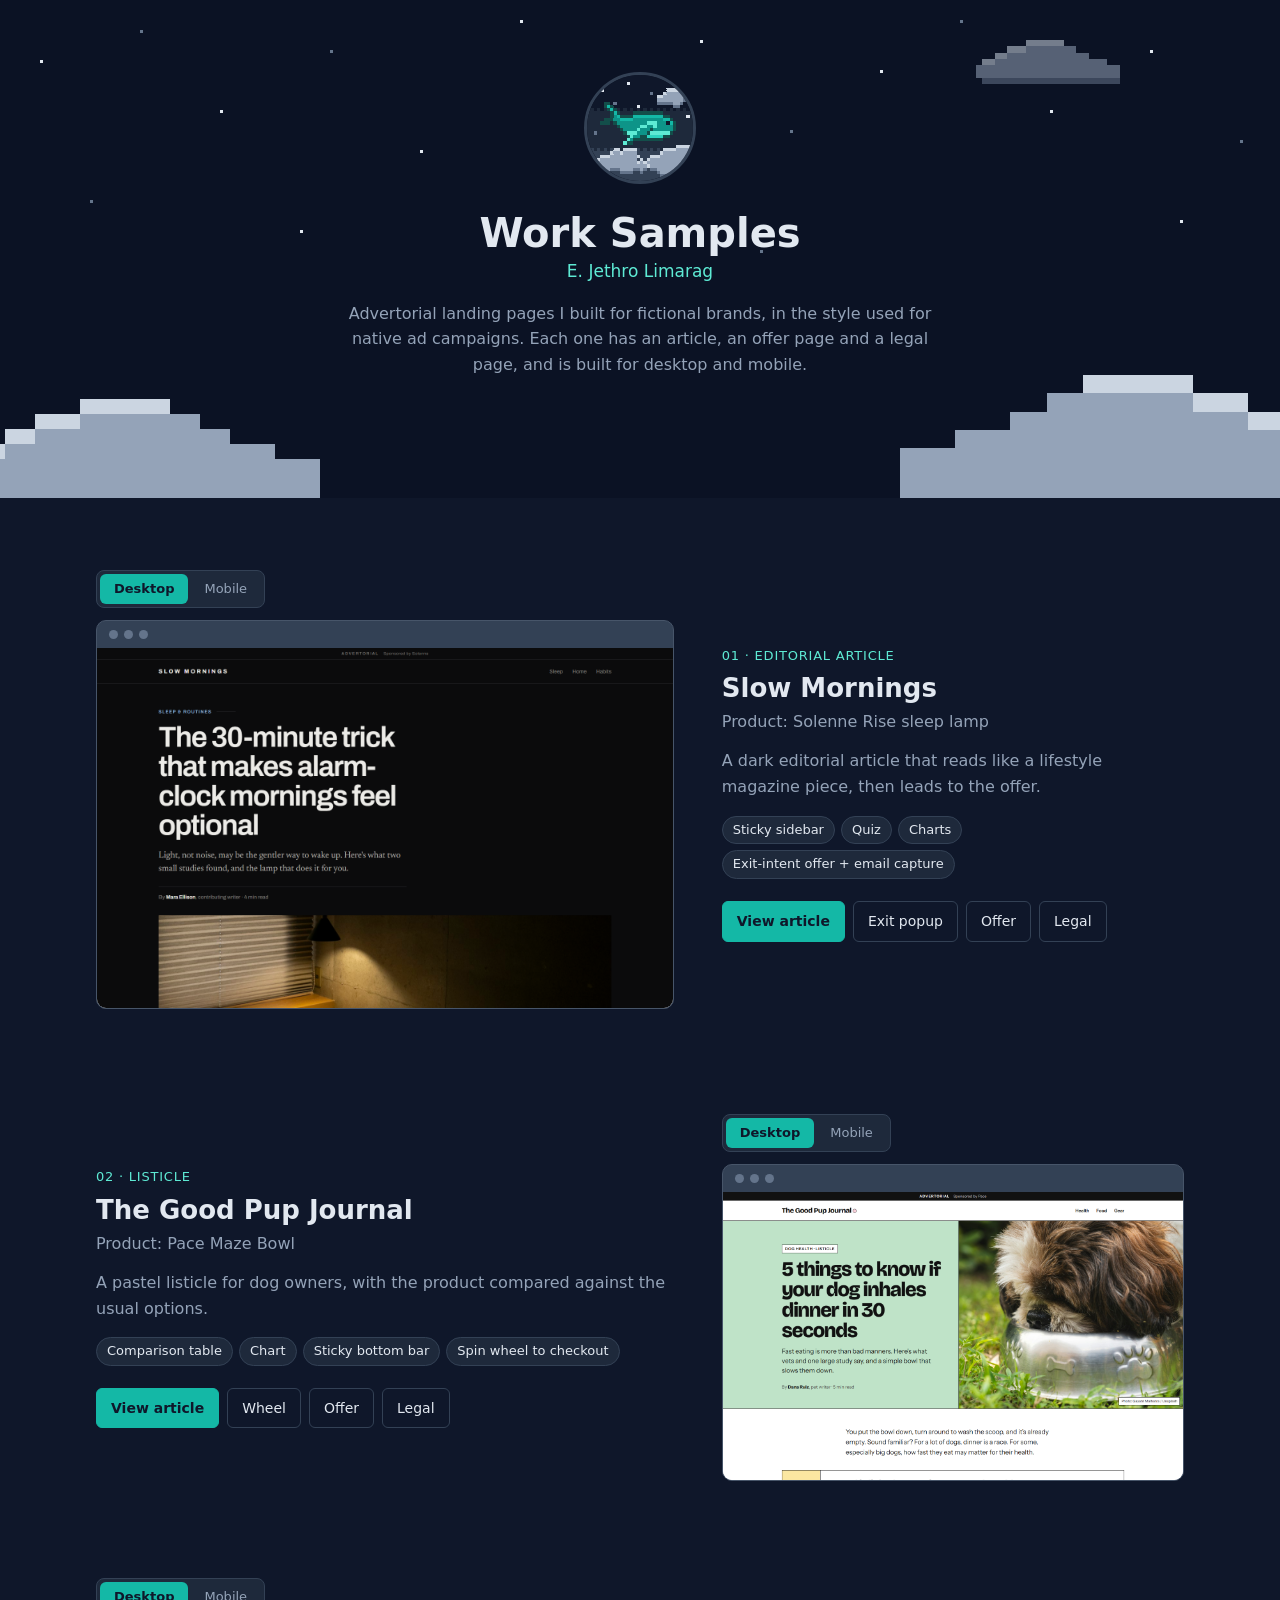
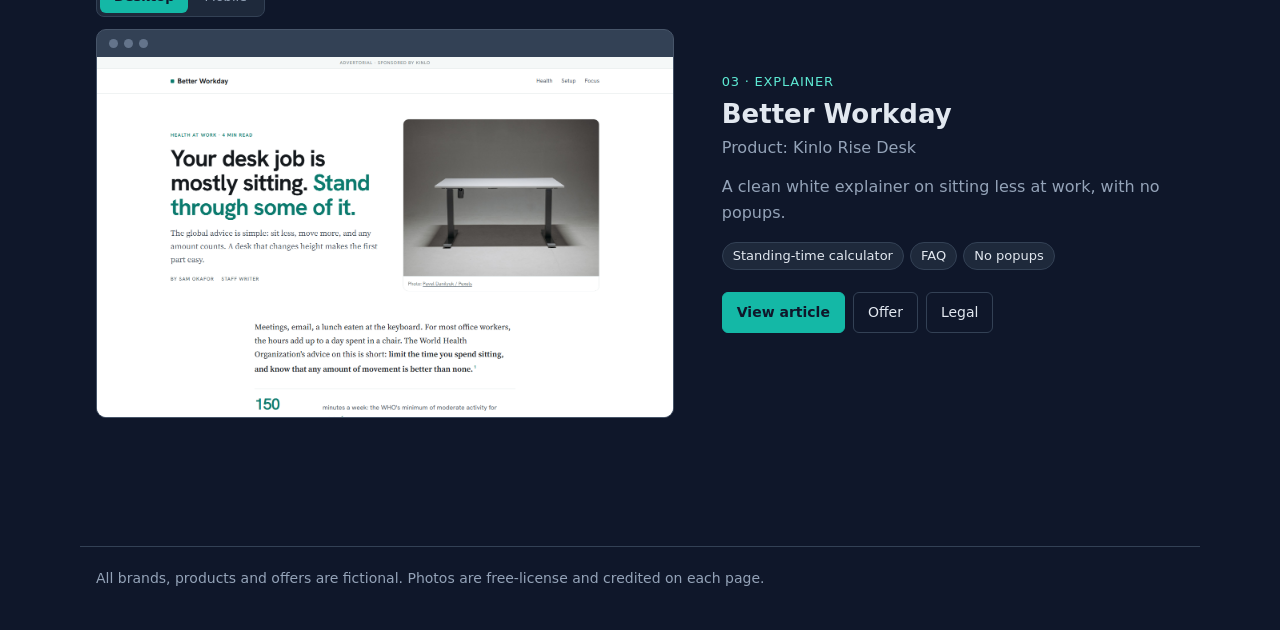
==== index.html @ d0e92766 "Add files via upload" ====
<!doctype html>
<html lang="en">
<head>
<meta charset="utf-8">
<meta name="viewport" content="width=device-width, initial-scale=1">
<title>Work Samples - E. Jethro Limarag</title>
<meta name="description" content="Advertorial landing page samples for fictional brands, built for native ad campaigns on desktop and mobile.">
<link rel="icon" href="Nubicetus_Avatar.png">
<style>
  :root {
    --night: #0b1224; --bg: #0f172a; --card: #1e293b; --line: #334155;
    --text: #e2e8f0; --muted: #94a3b8; --teal: #14b8a6; --teal-light: #5eead4;
    --cl: #cbd5e1; --cm: #94a3b8; --cd: #64748b;
  }
  * { box-sizing: border-box; }
  body { margin: 0; background: var(--bg); color: var(--text);
         font: 16px/1.6 system-ui, -apple-system, "Segoe UI", Arial, sans-serif; }
  a { color: inherit; }

  /* Hero: night sky */
  .hero { position: relative; overflow: hidden; background: var(--night); padding: 72px 16px 120px; text-align: center; }
  .stars { position: absolute; left: 0; top: 0; width: 3px; height: 3px; background: transparent;
    box-shadow: 40px 60px #e2e8f0, 140px 30px #64748b, 220px 110px #e2e8f0, 330px 50px #64748b, 420px 150px #e2e8f0,
      520px 20px #e2e8f0, 610px 90px #64748b, 700px 40px #e2e8f0, 790px 130px #64748b, 880px 70px #e2e8f0,
      960px 20px #64748b, 1050px 110px #e2e8f0, 1150px 50px #e2e8f0, 1240px 140px #64748b, 1330px 30px #e2e8f0,
      1420px 90px #64748b, 1510px 60px #e2e8f0, 90px 200px #64748b, 300px 230px #e2e8f0, 1180px 220px #e2e8f0,
      1380px 240px #64748b, 760px 250px #64748b, 1600px 160px #e2e8f0, 1700px 40px #64748b; }
  .hero img.avatar { width: 112px; height: 112px; border-radius: 50%; image-rendering: pixelated;
    border: 3px solid var(--line); position: relative; }
  .hero h1 { margin: 18px 0 2px; font-size: 40px; line-height: 1.15; position: relative; }
  .hero .name { margin: 0; color: var(--teal-light); font-size: 17px; position: relative; }
  .hero .intro { max-width: 600px; margin: 16px auto 0; color: var(--muted); position: relative; }
  .cloud { position: absolute; image-rendering: pixelated; }
  .cloud.c1 { left: -40px; bottom: -6px; width: 360px; }
  .cloud.c2 { right: -60px; bottom: -6px; width: 440px; }
  .cloud.c3 { right: 12%; top: 40px; width: 150px; opacity: .55; }

  /* Samples */
  .samples { max-width: 1120px; margin: 0 auto; padding: 72px 16px 24px; }
  .sample { display: grid; grid-template-columns: 1.25fr 1fr; gap: 48px; align-items: center; margin-bottom: 96px; }
  .sample:nth-child(even) .show { order: 2; }

  /* Desktop / Mobile switch: one view at a time, same box size so the page doesn't jump */
  .toggle { display: inline-flex; gap: 2px; padding: 3px; margin-bottom: 12px; background: var(--card); border: 1px solid var(--line); border-radius: 8px; }
  .toggle button { font: inherit; font-size: 13px; color: var(--muted); background: none; border: 0; border-radius: 6px; padding: 5px 14px; cursor: pointer; }
  .toggle button[aria-pressed="true"] { background: var(--teal); color: #0f172a; font-weight: 600; }
  .view { position: relative; aspect-ratio: 16 / 11; }
  .browser, .phone { position: absolute; top: 0; text-decoration: none; transition: opacity .25s; }
  .browser { left: 0; right: 0; background: var(--line); border-radius: 10px; overflow: hidden; border: 1px solid #475569; }
  .browser .bar { display: flex; gap: 6px; padding: 9px 12px; }
  .browser .bar i { width: 9px; height: 9px; border-radius: 50%; background: var(--cd); }
  .browser .screen { aspect-ratio: 16 / 10; overflow: hidden; background: #fff; }
  .phone { left: 50%; transform: translateX(-50%); height: 100%; aspect-ratio: 9 / 19; background: #020617;
    border-radius: 24px; padding: 7px; border: 1px solid #475569; }
  .phone .screen { width: 100%; height: 100%; border-radius: 17px; overflow: hidden; background: #fff; }
  .show img { width: 100%; height: 100%; object-fit: cover; object-position: top; display: block; }
  .show[data-view="desktop"] .phone, .show[data-view="mobile"] .browser { opacity: 0; pointer-events: none; }

  .info .tag { color: var(--teal-light); font-size: 13px; letter-spacing: .06em; text-transform: uppercase; margin: 0 0 6px; }
  .info h2 { margin: 0 0 4px; font-size: 26px; line-height: 1.25; }
  .info .brand { margin: 0 0 14px; color: var(--muted); }
  .info p.desc { margin: 0 0 16px; color: var(--muted); }
  .chips { display: flex; flex-wrap: wrap; gap: 6px; margin: 0 0 22px; padding: 0; list-style: none; }
  .chips li { font-size: 13px; padding: 3px 10px; border-radius: 999px; background: var(--card); border: 1px solid var(--line); color: var(--text); }
  .links { display: flex; flex-wrap: wrap; gap: 8px; }
  .links a { text-decoration: none; font-size: 14px; padding: 8px 14px; border: 1px solid var(--line); border-radius: 6px; }
  .links a:first-child { background: var(--teal); border-color: var(--teal); color: #0f172a; font-weight: 600; }
  .links a:hover { border-color: var(--teal-light); }

  footer { max-width: 1120px; margin: 0 auto; padding: 20px 16px 40px; border-top: 1px solid var(--line); color: var(--muted); font-size: 14px; }

  @media (max-width: 820px) {
    .hero { padding: 56px 16px 96px; }
    .hero h1 { font-size: 32px; }
    .cloud.c1 { width: 240px; } .cloud.c2 { width: 280px; } .cloud.c3 { display: none; }
    .samples { padding-top: 48px; }
    .sample { grid-template-columns: 1fr; gap: 24px; margin-bottom: 64px; }
    .sample:nth-child(even) .show { order: 0; }
  }
</style>
</head>
<body>

<header class="hero">
  <div class="stars"></div>
  <svg class="cloud c3" viewBox="0 0 24 7" shape-rendering="crispEdges" aria-hidden="true"><rect x="8" y="0" width="6" height="1" fill="#cbd5e1"/><rect x="5" y="1" width="3" height="1" fill="#cbd5e1"/><rect x="8" y="1" width="8" height="1" fill="#94a3b8"/><rect x="3" y="2" width="2" height="1" fill="#cbd5e1"/><rect x="5" y="2" width="13" height="1" fill="#94a3b8"/><rect x="1" y="3" width="2" height="1" fill="#cbd5e1"/><rect x="3" y="3" width="18" height="1" fill="#94a3b8"/><rect x="0" y="4" width="23" height="2" fill="#94a3b8"/><rect x="1" y="6" width="22" height="1" fill="#64748b"/></svg>
  <img class="avatar" src="Nubicetus_Avatar.png" alt="Pixel art whale flying over clouds">
  <h1>Work Samples</h1>
  <p class="name">E. Jethro Limarag</p>
  <p class="intro">Advertorial landing pages I built for fictional brands, in the style used for native ad campaigns. Each one has an article, an offer page and a legal page, and is built for desktop and mobile.</p>
  <svg class="cloud c1" viewBox="0 0 24 7" shape-rendering="crispEdges" aria-hidden="true"><rect x="8" y="0" width="6" height="1" fill="#cbd5e1"/><rect x="5" y="1" width="3" height="1" fill="#cbd5e1"/><rect x="8" y="1" width="8" height="1" fill="#94a3b8"/><rect x="3" y="2" width="2" height="1" fill="#cbd5e1"/><rect x="5" y="2" width="13" height="1" fill="#94a3b8"/><rect x="1" y="3" width="2" height="1" fill="#cbd5e1"/><rect x="3" y="3" width="18" height="1" fill="#94a3b8"/><rect x="0" y="4" width="24" height="3" fill="#94a3b8"/></svg>
  <svg class="cloud c2" viewBox="0 0 24 7" shape-rendering="crispEdges" aria-hidden="true"><rect x="10" y="0" width="6" height="1" fill="#cbd5e1"/><rect x="16" y="1" width="3" height="1" fill="#cbd5e1"/><rect x="8" y="1" width="8" height="1" fill="#94a3b8"/><rect x="19" y="2" width="2" height="1" fill="#cbd5e1"/><rect x="6" y="2" width="13" height="1" fill="#94a3b8"/><rect x="21" y="3" width="2" height="1" fill="#cbd5e1"/><rect x="3" y="3" width="18" height="1" fill="#94a3b8"/><rect x="0" y="4" width="24" height="3" fill="#94a3b8"/></svg>
</header>

<main class="samples">
  <section class="sample">
    <div class="show" data-view="desktop">
      <div class="toggle" role="group" aria-label="Screen size"><button type="button" data-v="desktop" aria-pressed="true">Desktop</button><button type="button" data-v="mobile" aria-pressed="false">Mobile</button></div>
      <div class="view"><a class="browser" href="01_Sleep_Lamp/" aria-label="Open the Slow Mornings article"><div class="bar"><i></i><i></i><i></i></div><div class="screen"><img src="01_Sleep_Lamp/Screenshots/Desktop-Article.png" alt="Slow Mornings article on desktop" loading="lazy"></div></a>
      <a class="phone" href="01_Sleep_Lamp/" tabindex="-1"><div class="screen"><img src="01_Sleep_Lamp/Screenshots/Mobile-Article.png" alt="Slow Mornings article on mobile" loading="lazy"></div></a></div>
    </div>
    <div class="info">
      <p class="tag">01 · Editorial article</p>
      <h2>Slow Mornings</h2>
      <p class="brand">Product: Solenne Rise sleep lamp</p>
      <p class="desc">A dark editorial article that reads like a lifestyle magazine piece, then leads to the offer.</p>
      <ul class="chips"><li>Sticky sidebar</li><li>Quiz</li><li>Charts</li><li>Exit-intent offer + email capture</li></ul>
      <div class="links"><a href="01_Sleep_Lamp/">View article</a><a href="01_Sleep_Lamp/index.html#exit">Exit popup</a><a href="01_Sleep_Lamp/Offer.html">Offer</a><a href="01_Sleep_Lamp/Legal.html">Legal</a></div>
    </div>
  </section>

  <section class="sample">
    <div class="show" data-view="desktop">
      <div class="toggle" role="group" aria-label="Screen size"><button type="button" data-v="desktop" aria-pressed="true">Desktop</button><button type="button" data-v="mobile" aria-pressed="false">Mobile</button></div>
      <div class="view"><a class="browser" href="02_Dog_Bowl/" aria-label="Open The Good Pup Journal article"><div class="bar"><i></i><i></i><i></i></div><div class="screen"><img src="02_Dog_Bowl/Screenshots/Desktop-Article.png" alt="The Good Pup Journal article on desktop" loading="lazy"></div></a>
      <a class="phone" href="02_Dog_Bowl/" tabindex="-1"><div class="screen"><img src="02_Dog_Bowl/Screenshots/Mobile-Article.png" alt="The Good Pup Journal article on mobile" loading="lazy"></div></a></div>
    </div>
    <div class="info">
      <p class="tag">02 · Listicle</p>
      <h2>The Good Pup Journal</h2>
      <p class="brand">Product: Pace Maze Bowl</p>
      <p class="desc">A pastel listicle for dog owners, with the product compared against the usual options.</p>
      <ul class="chips"><li>Comparison table</li><li>Chart</li><li>Sticky bottom bar</li><li>Spin wheel to checkout</li></ul>
      <div class="links"><a href="02_Dog_Bowl/">View article</a><a href="02_Dog_Bowl/index.html#spin">Wheel</a><a href="02_Dog_Bowl/Offer.html">Offer</a><a href="02_Dog_Bowl/Legal.html">Legal</a></div>
    </div>
  </section>

  <section class="sample">
    <div class="show" data-view="desktop">
      <div class="toggle" role="group" aria-label="Screen size"><button type="button" data-v="desktop" aria-pressed="true">Desktop</button><button type="button" data-v="mobile" aria-pressed="false">Mobile</button></div>
      <div class="view"><a class="browser" href="03_Standing_Desk/" aria-label="Open the Better Workday article"><div class="bar"><i></i><i></i><i></i></div><div class="screen"><img src="03_Standing_Desk/Screenshots/Desktop-Article.png" alt="Better Workday article on desktop" loading="lazy"></div></a>
      <a class="phone" href="03_Standing_Desk/" tabindex="-1"><div class="screen"><img src="03_Standing_Desk/Screenshots/Mobile-Article.png" alt="Better Workday article on mobile" loading="lazy"></div></a></div>
    </div>
    <div class="info">
      <p class="tag">03 · Explainer</p>
      <h2>Better Workday</h2>
      <p class="brand">Product: Kinlo Rise Desk</p>
      <p class="desc">A clean white explainer on sitting less at work, with no popups.</p>
      <ul class="chips"><li>Standing-time calculator</li><li>FAQ</li><li>No popups</li></ul>
      <div class="links"><a href="03_Standing_Desk/">View article</a><a href="03_Standing_Desk/Offer.html">Offer</a><a href="03_Standing_Desk/Legal.html">Legal</a></div>
    </div>
  </section>
</main>

<footer>All brands, products and offers are fictional. Photos are free-license and credited on each page.</footer>
<script>
  document.querySelectorAll('.show').forEach(function (show) {
    show.querySelectorAll('.toggle button').forEach(function (b) {
      b.addEventListener('click', function () {
        show.dataset.view = b.dataset.v;
        show.querySelectorAll('.toggle button').forEach(function (x) { x.setAttribute('aria-pressed', String(x === b)); });
      });
    });
  });
</script>
</body>
</html>
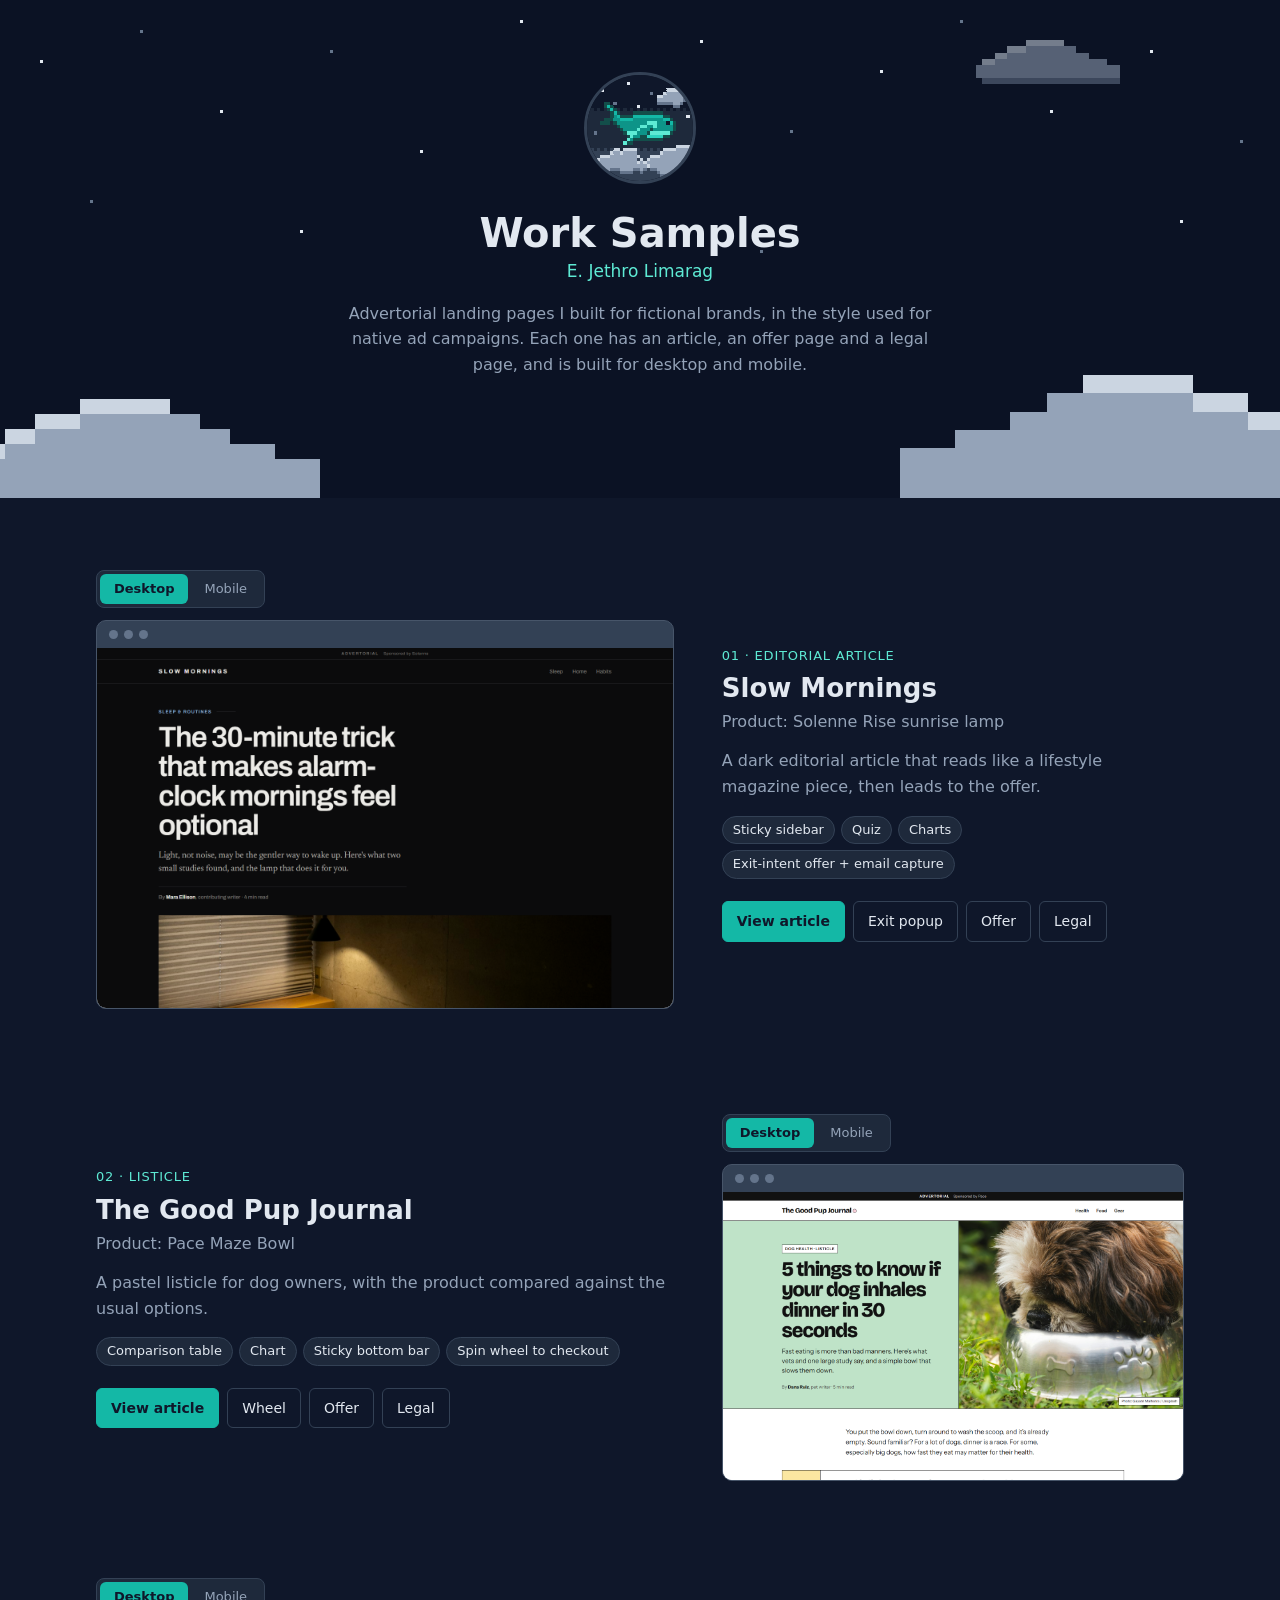
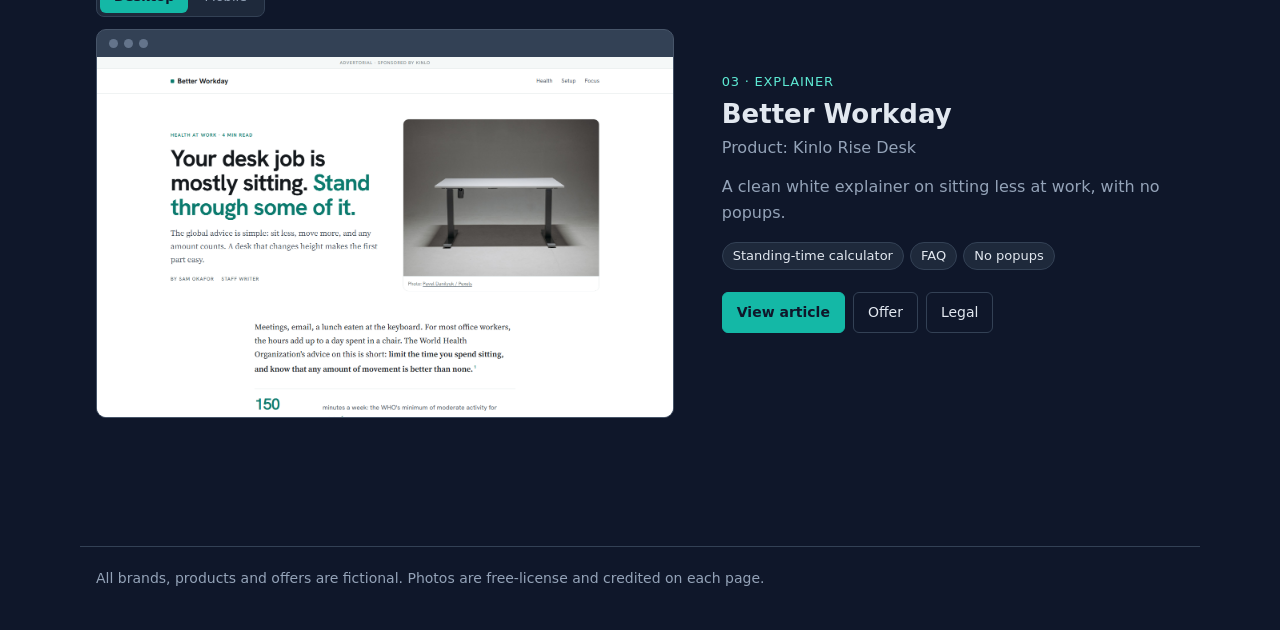
==== commit 97ebfc75: "Add files via upload" ====
--- a/index.html
+++ b/index.html
@@ -45,7 +45,7 @@
   .toggle button { font: inherit; font-size: 13px; color: var(--muted); background: none; border: 0; border-radius: 6px; padding: 5px 14px; cursor: pointer; }
   .toggle button[aria-pressed="true"] { background: var(--teal); color: #0f172a; font-weight: 600; }
   .view { position: relative; aspect-ratio: 16 / 11; }
-  .browser, .phone { position: absolute; top: 0; text-decoration: none; transition: opacity .25s; }
+  .browser, .phone { position: absolute; top: 0; text-decoration: none; transition: opacity .25s, visibility .25s; }
   .browser { left: 0; right: 0; background: var(--line); border-radius: 10px; overflow: hidden; border: 1px solid #475569; }
   .browser .bar { display: flex; gap: 6px; padding: 9px 12px; }
   .browser .bar i { width: 9px; height: 9px; border-radius: 50%; background: var(--cd); }
@@ -54,7 +54,7 @@
     border-radius: 24px; padding: 7px; border: 1px solid #475569; }
   .phone .screen { width: 100%; height: 100%; border-radius: 17px; overflow: hidden; background: #fff; }
   .show img { width: 100%; height: 100%; object-fit: cover; object-position: top; display: block; }
-  .show[data-view="desktop"] .phone, .show[data-view="mobile"] .browser { opacity: 0; pointer-events: none; }
+  .show[data-view="desktop"] .phone, .show[data-view="mobile"] .browser { opacity: 0; visibility: hidden; pointer-events: none; }
 
   .info .tag { color: var(--teal-light); font-size: 13px; letter-spacing: .06em; text-transform: uppercase; margin: 0 0 6px; }
   .info h2 { margin: 0 0 4px; font-size: 26px; line-height: 1.25; }
@@ -97,12 +97,12 @@
     <div class="show" data-view="desktop">
       <div class="toggle" role="group" aria-label="Screen size"><button type="button" data-v="desktop" aria-pressed="true">Desktop</button><button type="button" data-v="mobile" aria-pressed="false">Mobile</button></div>
       <div class="view"><a class="browser" href="01_Sleep_Lamp/" aria-label="Open the Slow Mornings article"><div class="bar"><i></i><i></i><i></i></div><div class="screen"><img src="01_Sleep_Lamp/Screenshots/Desktop-Article.png" alt="Slow Mornings article on desktop" loading="lazy"></div></a>
-      <a class="phone" href="01_Sleep_Lamp/" tabindex="-1"><div class="screen"><img src="01_Sleep_Lamp/Screenshots/Mobile-Article.png" alt="Slow Mornings article on mobile" loading="lazy"></div></a></div>
+      <a class="phone" href="01_Sleep_Lamp/"><div class="screen"><img src="01_Sleep_Lamp/Screenshots/Mobile-Article.png" alt="Slow Mornings article on mobile" loading="lazy"></div></a></div>
     </div>
     <div class="info">
       <p class="tag">01 · Editorial article</p>
       <h2>Slow Mornings</h2>
-      <p class="brand">Product: Solenne Rise sleep lamp</p>
+      <p class="brand">Product: Solenne Rise sunrise lamp</p>
       <p class="desc">A dark editorial article that reads like a lifestyle magazine piece, then leads to the offer.</p>
       <ul class="chips"><li>Sticky sidebar</li><li>Quiz</li><li>Charts</li><li>Exit-intent offer + email capture</li></ul>
       <div class="links"><a href="01_Sleep_Lamp/">View article</a><a href="01_Sleep_Lamp/index.html#exit">Exit popup</a><a href="01_Sleep_Lamp/Offer.html">Offer</a><a href="01_Sleep_Lamp/Legal.html">Legal</a></div>
@@ -113,7 +113,7 @@
     <div class="show" data-view="desktop">
       <div class="toggle" role="group" aria-label="Screen size"><button type="button" data-v="desktop" aria-pressed="true">Desktop</button><button type="button" data-v="mobile" aria-pressed="false">Mobile</button></div>
       <div class="view"><a class="browser" href="02_Dog_Bowl/" aria-label="Open The Good Pup Journal article"><div class="bar"><i></i><i></i><i></i></div><div class="screen"><img src="02_Dog_Bowl/Screenshots/Desktop-Article.png" alt="The Good Pup Journal article on desktop" loading="lazy"></div></a>
-      <a class="phone" href="02_Dog_Bowl/" tabindex="-1"><div class="screen"><img src="02_Dog_Bowl/Screenshots/Mobile-Article.png" alt="The Good Pup Journal article on mobile" loading="lazy"></div></a></div>
+      <a class="phone" href="02_Dog_Bowl/"><div class="screen"><img src="02_Dog_Bowl/Screenshots/Mobile-Article.png" alt="The Good Pup Journal article on mobile" loading="lazy"></div></a></div>
     </div>
     <div class="info">
       <p class="tag">02 · Listicle</p>
@@ -129,7 +129,7 @@
     <div class="show" data-view="desktop">
       <div class="toggle" role="group" aria-label="Screen size"><button type="button" data-v="desktop" aria-pressed="true">Desktop</button><button type="button" data-v="mobile" aria-pressed="false">Mobile</button></div>
       <div class="view"><a class="browser" href="03_Standing_Desk/" aria-label="Open the Better Workday article"><div class="bar"><i></i><i></i><i></i></div><div class="screen"><img src="03_Standing_Desk/Screenshots/Desktop-Article.png" alt="Better Workday article on desktop" loading="lazy"></div></a>
-      <a class="phone" href="03_Standing_Desk/" tabindex="-1"><div class="screen"><img src="03_Standing_Desk/Screenshots/Mobile-Article.png" alt="Better Workday article on mobile" loading="lazy"></div></a></div>
+      <a class="phone" href="03_Standing_Desk/"><div class="screen"><img src="03_Standing_Desk/Screenshots/Mobile-Article.png" alt="Better Workday article on mobile" loading="lazy"></div></a></div>
     </div>
     <div class="info">
       <p class="tag">03 · Explainer</p>
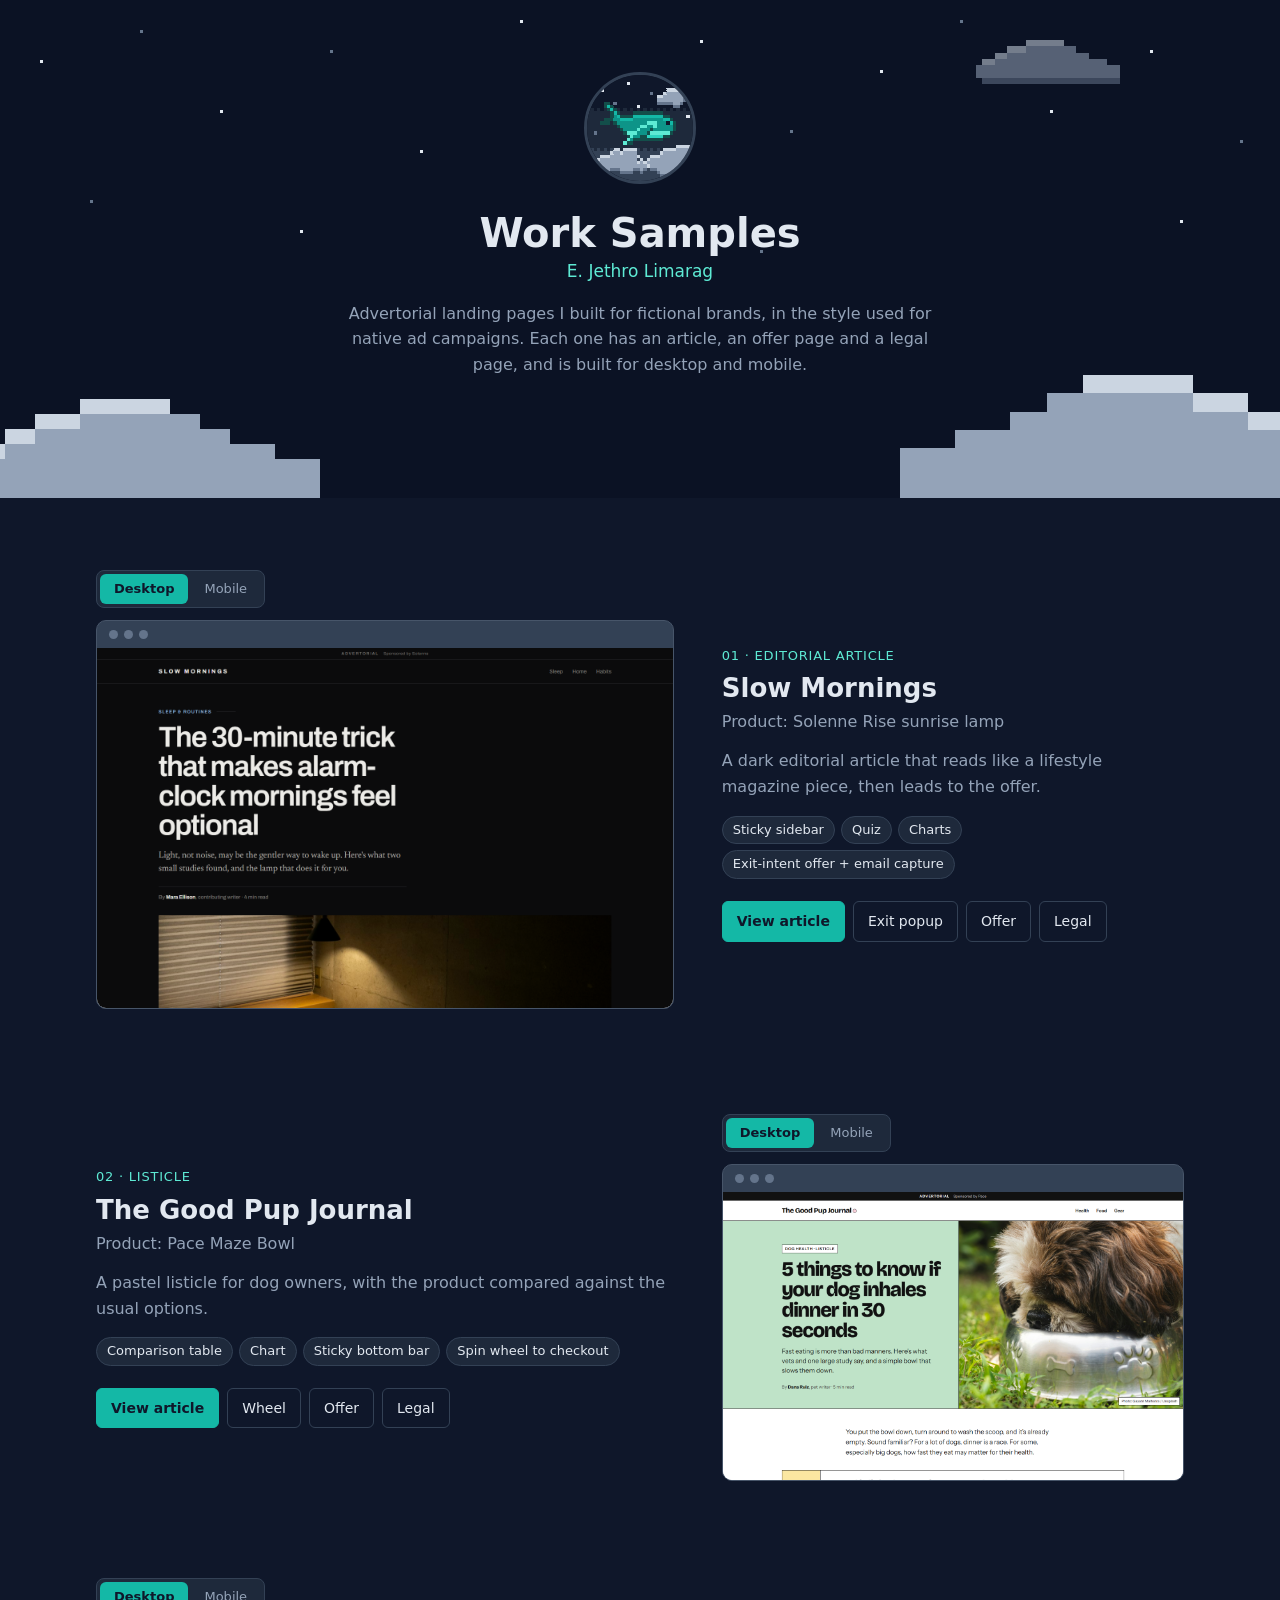
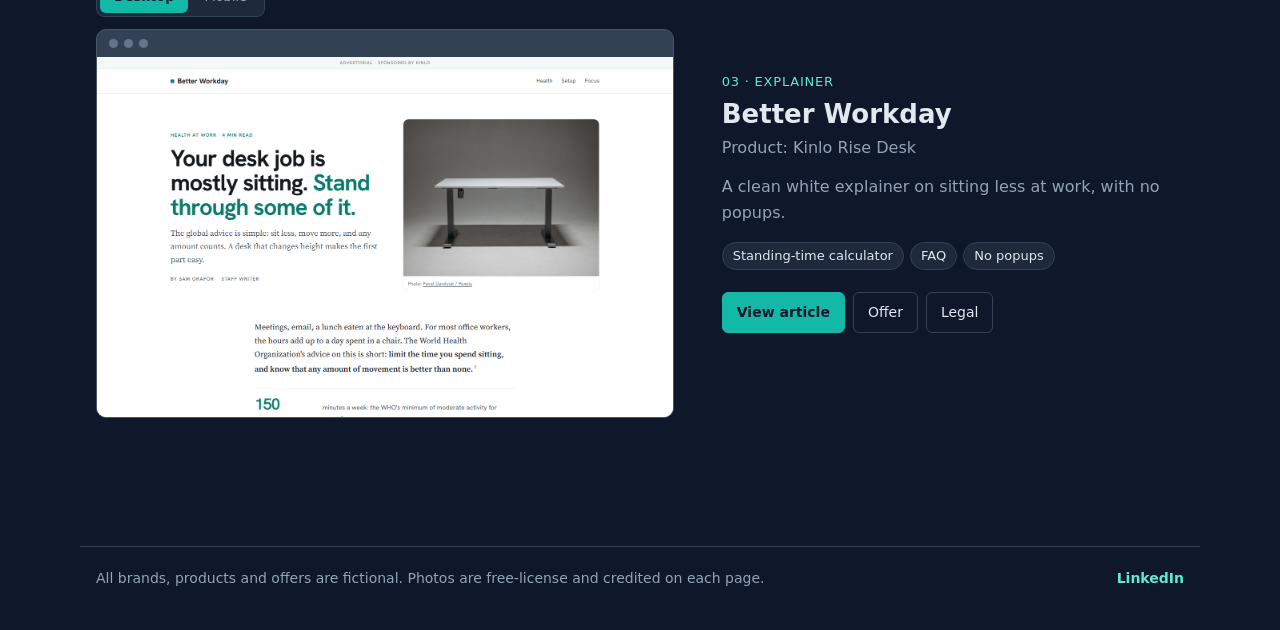
==== commit a59aaa09: "Add files via upload" ====
--- a/index.html
+++ b/index.html
@@ -67,7 +67,9 @@
   .links a:first-child { background: var(--teal); border-color: var(--teal); color: #0f172a; font-weight: 600; }
   .links a:hover { border-color: var(--teal-light); }
 
-  footer { max-width: 1120px; margin: 0 auto; padding: 20px 16px 40px; border-top: 1px solid var(--line); color: var(--muted); font-size: 14px; }
+  footer { max-width: 1120px; margin: 0 auto; padding: 20px 16px 40px; border-top: 1px solid var(--line); color: var(--muted); font-size: 14px; display: flex; justify-content: space-between; align-items: center; gap: 8px 24px; flex-wrap: wrap; }
+  footer a { color: var(--teal-light); font-weight: 600; text-decoration: none; }
+  footer a:hover, footer a:focus-visible { text-decoration: underline; }
 
   @media (max-width: 820px) {
     .hero { padding: 56px 16px 96px; }
@@ -142,7 +144,7 @@
   </section>
 </main>
 
-<footer>All brands, products and offers are fictional. Photos are free-license and credited on each page.</footer>
+<footer><span>All brands, products and offers are fictional. Photos are free-license and credited on each page.</span><a href="https://www.linkedin.com/in/ejlimarag" target="_blank" rel="noopener">LinkedIn</a></footer>
 <script>
   document.querySelectorAll('.show').forEach(function (show) {
     show.querySelectorAll('.toggle button').forEach(function (b) {
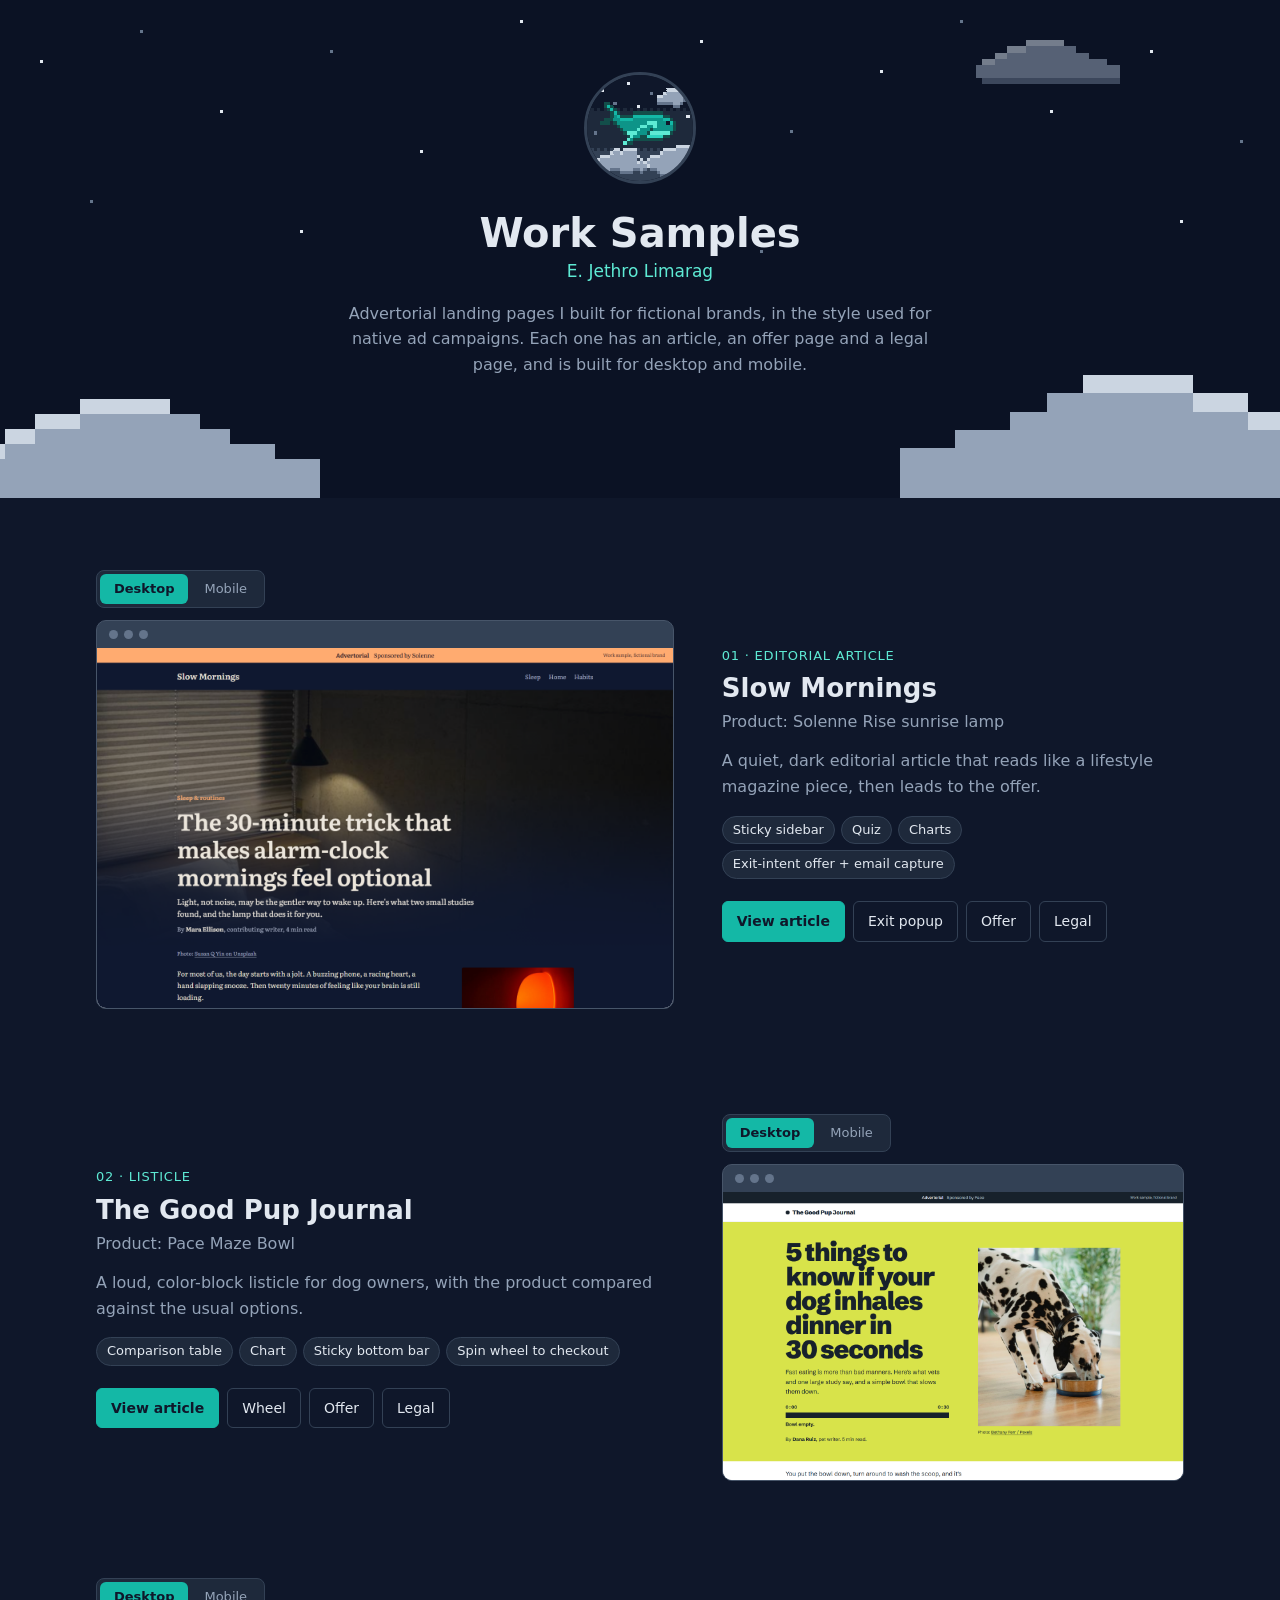
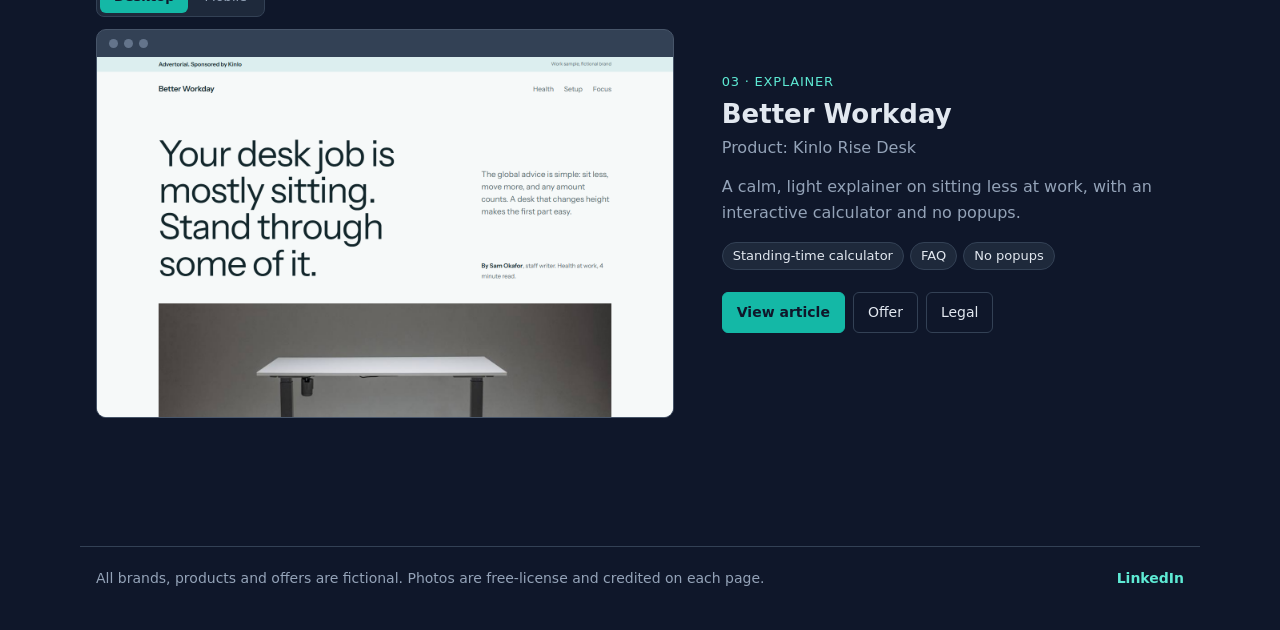
==== commit 2d06fff1: "Add files via upload" ====
--- a/index.html
+++ b/index.html
@@ -105,7 +105,7 @@
       <p class="tag">01 · Editorial article</p>
       <h2>Slow Mornings</h2>
       <p class="brand">Product: Solenne Rise sunrise lamp</p>
-      <p class="desc">A dark editorial article that reads like a lifestyle magazine piece, then leads to the offer.</p>
+      <p class="desc">A quiet, dark editorial article that reads like a lifestyle magazine piece, then leads to the offer.</p>
       <ul class="chips"><li>Sticky sidebar</li><li>Quiz</li><li>Charts</li><li>Exit-intent offer + email capture</li></ul>
       <div class="links"><a href="01_Sleep_Lamp/">View article</a><a href="01_Sleep_Lamp/index.html#exit">Exit popup</a><a href="01_Sleep_Lamp/Offer.html">Offer</a><a href="01_Sleep_Lamp/Legal.html">Legal</a></div>
     </div>
@@ -121,7 +121,7 @@
       <p class="tag">02 · Listicle</p>
       <h2>The Good Pup Journal</h2>
       <p class="brand">Product: Pace Maze Bowl</p>
-      <p class="desc">A pastel listicle for dog owners, with the product compared against the usual options.</p>
+      <p class="desc">A loud, color-block listicle for dog owners, with the product compared against the usual options.</p>
       <ul class="chips"><li>Comparison table</li><li>Chart</li><li>Sticky bottom bar</li><li>Spin wheel to checkout</li></ul>
       <div class="links"><a href="02_Dog_Bowl/">View article</a><a href="02_Dog_Bowl/index.html#spin">Wheel</a><a href="02_Dog_Bowl/Offer.html">Offer</a><a href="02_Dog_Bowl/Legal.html">Legal</a></div>
     </div>
@@ -137,7 +137,7 @@
       <p class="tag">03 · Explainer</p>
       <h2>Better Workday</h2>
       <p class="brand">Product: Kinlo Rise Desk</p>
-      <p class="desc">A clean white explainer on sitting less at work, with no popups.</p>
+      <p class="desc">A calm, light explainer on sitting less at work, with an interactive calculator and no popups.</p>
       <ul class="chips"><li>Standing-time calculator</li><li>FAQ</li><li>No popups</li></ul>
       <div class="links"><a href="03_Standing_Desk/">View article</a><a href="03_Standing_Desk/Offer.html">Offer</a><a href="03_Standing_Desk/Legal.html">Legal</a></div>
     </div>
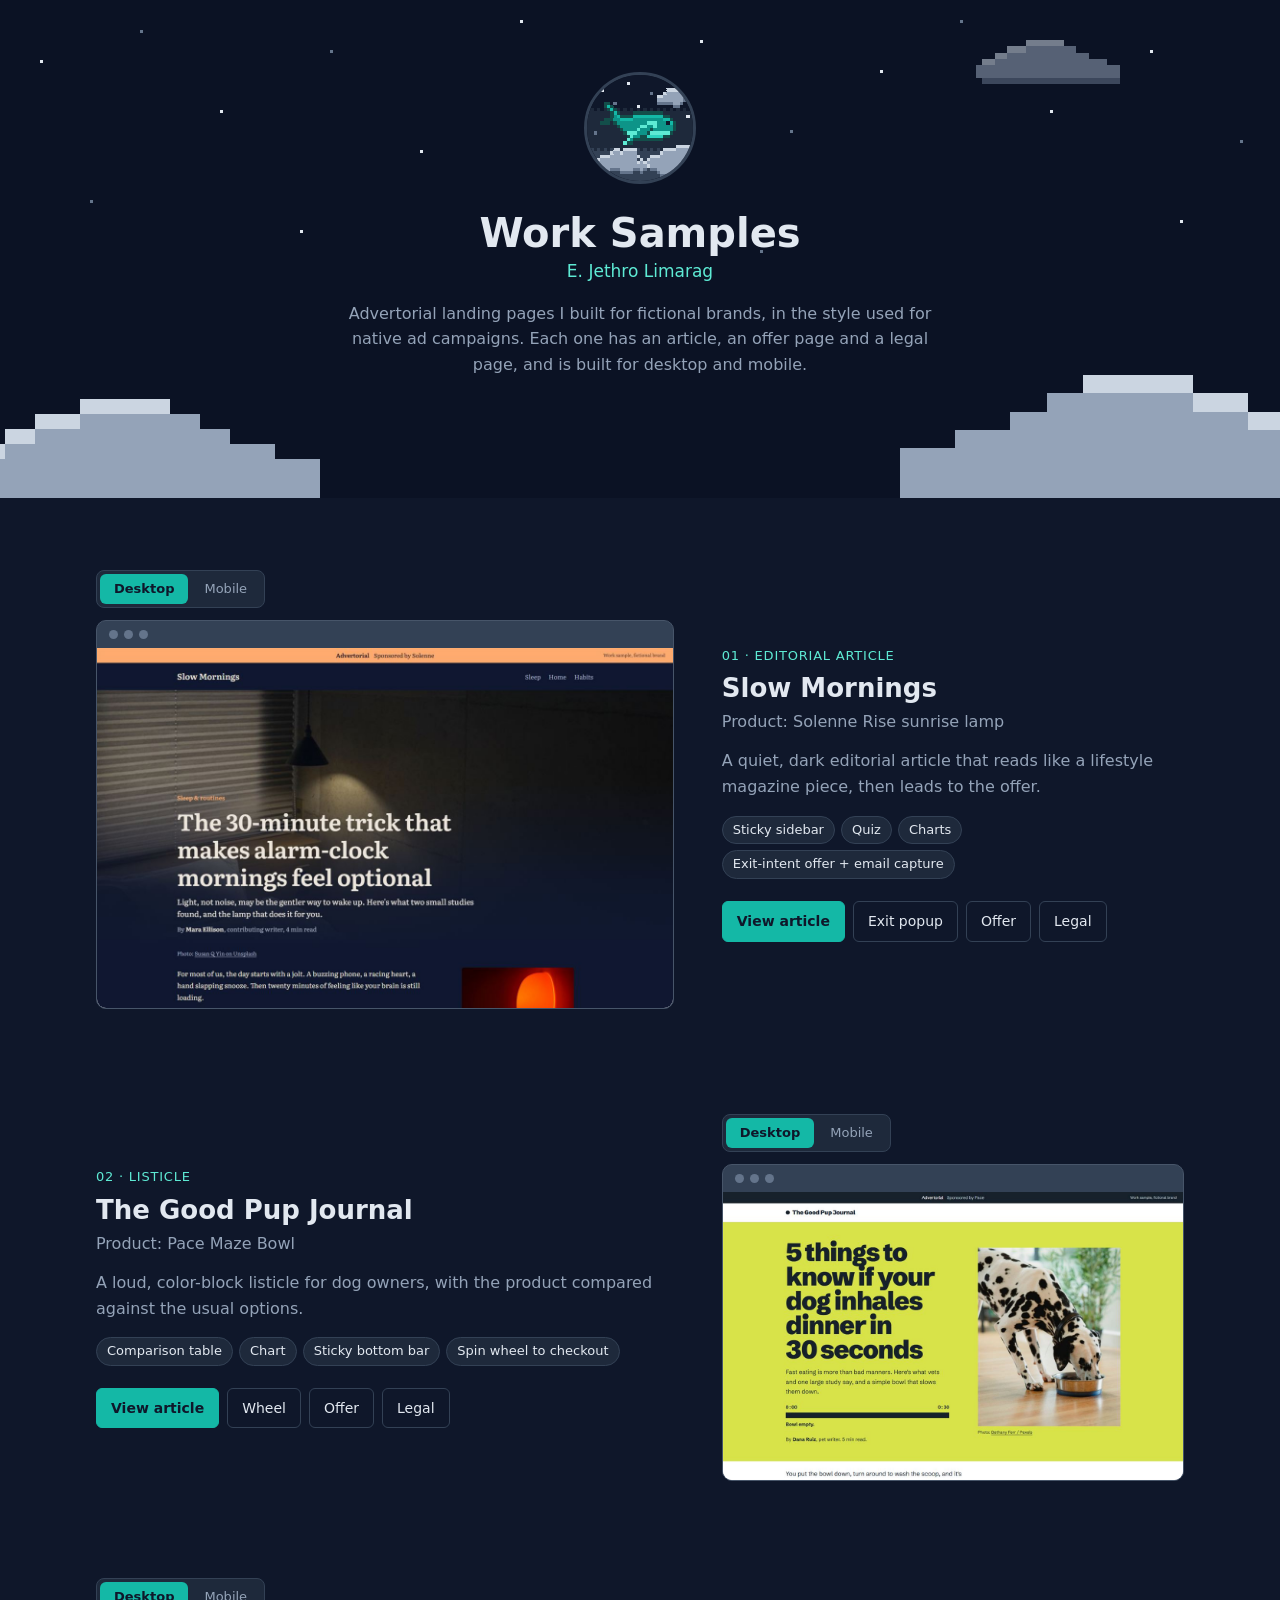
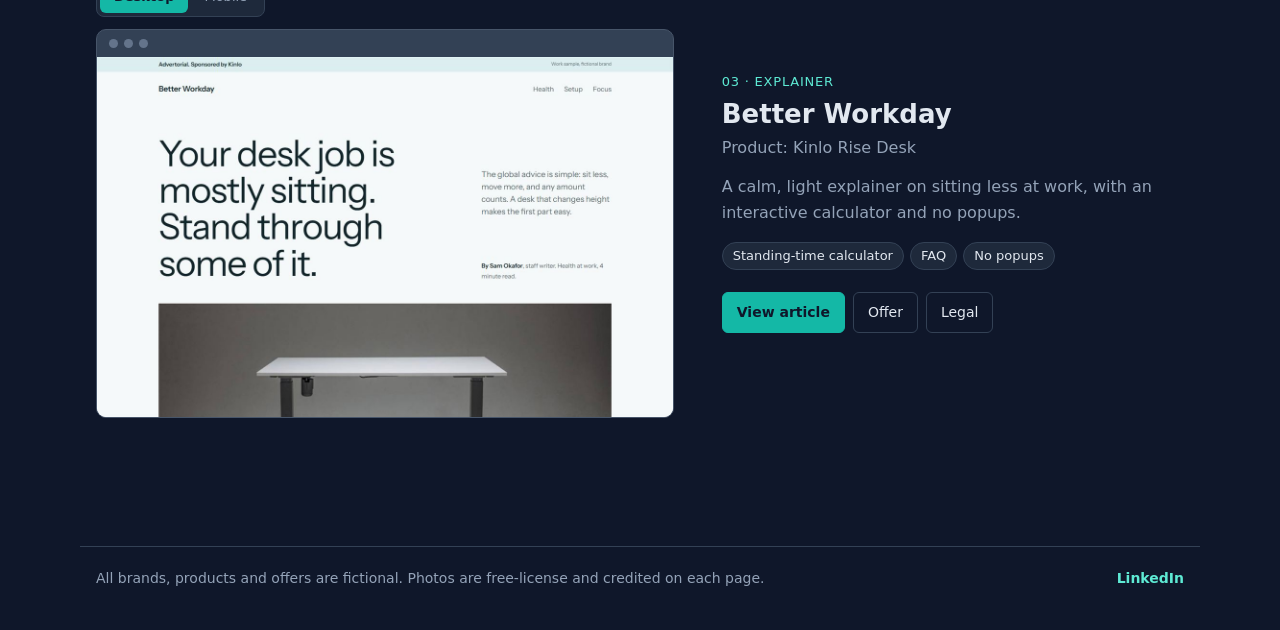
==== commit 41087a7e: "Add files via upload" ====
--- a/index.html
+++ b/index.html
@@ -98,8 +98,8 @@
   <section class="sample">
     <div class="show" data-view="desktop">
       <div class="toggle" role="group" aria-label="Screen size"><button type="button" data-v="desktop" aria-pressed="true">Desktop</button><button type="button" data-v="mobile" aria-pressed="false">Mobile</button></div>
-      <div class="view"><a class="browser" href="01_Sleep_Lamp/" aria-label="Open the Slow Mornings article"><div class="bar"><i></i><i></i><i></i></div><div class="screen"><img src="01_Sleep_Lamp/Screenshots/Desktop-Article.png" alt="Slow Mornings article on desktop" loading="lazy"></div></a>
-      <a class="phone" href="01_Sleep_Lamp/"><div class="screen"><img src="01_Sleep_Lamp/Screenshots/Mobile-Article.png" alt="Slow Mornings article on mobile" loading="lazy"></div></a></div>
+      <div class="view"><a class="browser" href="01_Sleep_Lamp/" aria-label="Open the Slow Mornings article"><div class="bar"><i></i><i></i><i></i></div><div class="screen"><img src="01_Sleep_Lamp/Screenshots/Desktop-Article.jpg" alt="Slow Mornings article on desktop" loading="lazy"></div></a>
+      <a class="phone" href="01_Sleep_Lamp/"><div class="screen"><img src="01_Sleep_Lamp/Screenshots/Mobile-Article.jpg" alt="Slow Mornings article on mobile" loading="lazy"></div></a></div>
     </div>
     <div class="info">
       <p class="tag">01 · Editorial article</p>
@@ -114,8 +114,8 @@
   <section class="sample">
     <div class="show" data-view="desktop">
       <div class="toggle" role="group" aria-label="Screen size"><button type="button" data-v="desktop" aria-pressed="true">Desktop</button><button type="button" data-v="mobile" aria-pressed="false">Mobile</button></div>
-      <div class="view"><a class="browser" href="02_Dog_Bowl/" aria-label="Open The Good Pup Journal article"><div class="bar"><i></i><i></i><i></i></div><div class="screen"><img src="02_Dog_Bowl/Screenshots/Desktop-Article.png" alt="The Good Pup Journal article on desktop" loading="lazy"></div></a>
-      <a class="phone" href="02_Dog_Bowl/"><div class="screen"><img src="02_Dog_Bowl/Screenshots/Mobile-Article.png" alt="The Good Pup Journal article on mobile" loading="lazy"></div></a></div>
+      <div class="view"><a class="browser" href="02_Dog_Bowl/" aria-label="Open The Good Pup Journal article"><div class="bar"><i></i><i></i><i></i></div><div class="screen"><img src="02_Dog_Bowl/Screenshots/Desktop-Article.jpg" alt="The Good Pup Journal article on desktop" loading="lazy"></div></a>
+      <a class="phone" href="02_Dog_Bowl/"><div class="screen"><img src="02_Dog_Bowl/Screenshots/Mobile-Article.jpg" alt="The Good Pup Journal article on mobile" loading="lazy"></div></a></div>
     </div>
     <div class="info">
       <p class="tag">02 · Listicle</p>
@@ -130,8 +130,8 @@
   <section class="sample">
     <div class="show" data-view="desktop">
       <div class="toggle" role="group" aria-label="Screen size"><button type="button" data-v="desktop" aria-pressed="true">Desktop</button><button type="button" data-v="mobile" aria-pressed="false">Mobile</button></div>
-      <div class="view"><a class="browser" href="03_Standing_Desk/" aria-label="Open the Better Workday article"><div class="bar"><i></i><i></i><i></i></div><div class="screen"><img src="03_Standing_Desk/Screenshots/Desktop-Article.png" alt="Better Workday article on desktop" loading="lazy"></div></a>
-      <a class="phone" href="03_Standing_Desk/"><div class="screen"><img src="03_Standing_Desk/Screenshots/Mobile-Article.png" alt="Better Workday article on mobile" loading="lazy"></div></a></div>
+      <div class="view"><a class="browser" href="03_Standing_Desk/" aria-label="Open the Better Workday article"><div class="bar"><i></i><i></i><i></i></div><div class="screen"><img src="03_Standing_Desk/Screenshots/Desktop-Article.jpg" alt="Better Workday article on desktop" loading="lazy"></div></a>
+      <a class="phone" href="03_Standing_Desk/"><div class="screen"><img src="03_Standing_Desk/Screenshots/Mobile-Article.jpg" alt="Better Workday article on mobile" loading="lazy"></div></a></div>
     </div>
     <div class="info">
       <p class="tag">03 · Explainer</p>
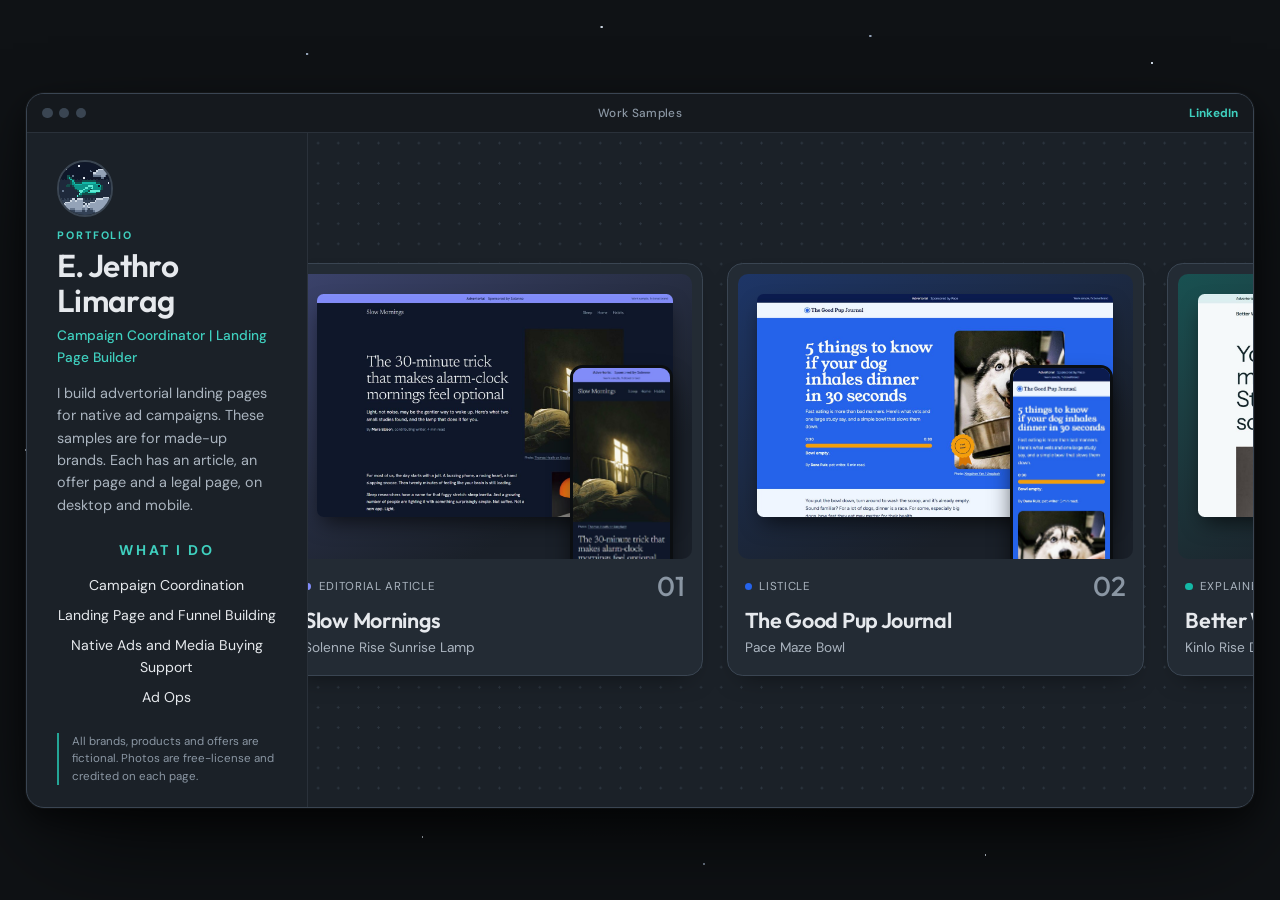
==== commit e0a328c4: "Add files via upload" ====
--- a/index.html
+++ b/index.html
@@ -2,158 +2,561 @@
 <html lang="en">
 <head>
 <meta charset="utf-8">
-<meta name="viewport" content="width=device-width, initial-scale=1">
+<meta name="viewport" content="width=device-width, initial-scale=1, viewport-fit=cover">
 <title>Work Samples - E. Jethro Limarag</title>
 <meta name="description" content="Advertorial landing page samples for fictional brands, built for native ad campaigns on desktop and mobile.">
+<meta name="theme-color" content="#0f1215">
 <link rel="icon" href="Nubicetus_Avatar.png">
+<link rel="preconnect" href="https://fonts.googleapis.com">
+<link rel="preconnect" href="https://fonts.gstatic.com" crossorigin>
+<link href="https://fonts.googleapis.com/css2?family=DM+Sans:wght@400;500;700&family=Outfit:wght@500;600&display=swap" rel="stylesheet">
 <style>
+  /* Slate and teal, from my Obsidian theme (Slate_Teal.css); card and border roles follow the ui-ux-pro-max slate palette. */
   :root {
-    --night: #0b1224; --bg: #0f172a; --card: #1e293b; --line: #334155;
-    --text: #e2e8f0; --muted: #94a3b8; --teal: #14b8a6; --teal-light: #5eead4;
-    --cl: #cbd5e1; --cm: #94a3b8; --cd: #64748b;
-  }
+    --night: #0f1215; --win: #1b2128; --win-2: #15191e; --card: #232b34; --line: #2a313a; --line-2: #3a4552;
+    --text: #e6e9ed; --muted: #aab4bf; --faint: #8a96a3;
+    --teal: #3fd0bf; --teal-d: #24a596; --teal-deep: #1f8f84; --on-teal: #0f1215;
+    --display: "Outfit", "DM Sans", system-ui, -apple-system, "Segoe UI", Arial, sans-serif;
+    --sans: "DM Sans", system-ui, -apple-system, "Segoe UI", Arial, sans-serif;
+    --ease: cubic-bezier(.2, .7, .2, 1);
+    --gap: clamp(12px, 2vw, 40px);      /* space around the window */
+    --side: clamp(17rem, 22vw, 25rem);  /* width of the left column */
+  }
+  /* Sizes are in rem. The root size follows the window width a little, so browser zoom changes the page less. */
+  html { font-size: clamp(13px, calc(.5vw + 8px), 21px); height: 100%; }
   * { box-sizing: border-box; }
-  body { margin: 0; background: var(--bg); color: var(--text);
-         font: 16px/1.6 system-ui, -apple-system, "Segoe UI", Arial, sans-serif; }
+  body {
+    margin: 0; height: 100vh; height: 100dvh; overflow: hidden; display: grid; place-items: center;
+    background: var(--night); color: var(--text); font: 1rem/1.55 var(--sans); -webkit-font-smoothing: antialiased;
+  }
   a { color: inherit; }
-
-  /* Hero: night sky */
-  .hero { position: relative; overflow: hidden; background: var(--night); padding: 72px 16px 120px; text-align: center; }
-  .stars { position: absolute; left: 0; top: 0; width: 3px; height: 3px; background: transparent;
-    box-shadow: 40px 60px #e2e8f0, 140px 30px #64748b, 220px 110px #e2e8f0, 330px 50px #64748b, 420px 150px #e2e8f0,
-      520px 20px #e2e8f0, 610px 90px #64748b, 700px 40px #e2e8f0, 790px 130px #64748b, 880px 70px #e2e8f0,
-      960px 20px #64748b, 1050px 110px #e2e8f0, 1150px 50px #e2e8f0, 1240px 140px #64748b, 1330px 30px #e2e8f0,
-      1420px 90px #64748b, 1510px 60px #e2e8f0, 90px 200px #64748b, 300px 230px #e2e8f0, 1180px 220px #e2e8f0,
-      1380px 240px #64748b, 760px 250px #64748b, 1600px 160px #e2e8f0, 1700px 40px #64748b; }
-  .hero img.avatar { width: 112px; height: 112px; border-radius: 50%; image-rendering: pixelated;
-    border: 3px solid var(--line); position: relative; }
-  .hero h1 { margin: 18px 0 2px; font-size: 40px; line-height: 1.15; position: relative; }
-  .hero .name { margin: 0; color: var(--teal-light); font-size: 17px; position: relative; }
-  .hero .intro { max-width: 600px; margin: 16px auto 0; color: var(--muted); position: relative; }
-  .cloud { position: absolute; image-rendering: pixelated; }
-  .cloud.c1 { left: -40px; bottom: -6px; width: 360px; }
-  .cloud.c2 { right: -60px; bottom: -6px; width: 440px; }
-  .cloud.c3 { right: 12%; top: 40px; width: 150px; opacity: .55; }
-
-  /* Samples */
-  .samples { max-width: 1120px; margin: 0 auto; padding: 72px 16px 24px; }
-  .sample { display: grid; grid-template-columns: 1.25fr 1fr; gap: 48px; align-items: center; margin-bottom: 96px; }
-  .sample:nth-child(even) .show { order: 2; }
-
-  /* Desktop / Mobile switch: one view at a time, same box size so the page doesn't jump */
-  .toggle { display: inline-flex; gap: 2px; padding: 3px; margin-bottom: 12px; background: var(--card); border: 1px solid var(--line); border-radius: 8px; }
-  .toggle button { font: inherit; font-size: 13px; color: var(--muted); background: none; border: 0; border-radius: 6px; padding: 5px 14px; cursor: pointer; }
-  .toggle button[aria-pressed="true"] { background: var(--teal); color: #0f172a; font-weight: 600; }
-  .view { position: relative; aspect-ratio: 16 / 11; }
-  .browser, .phone { position: absolute; top: 0; text-decoration: none; transition: opacity .25s, visibility .25s; }
-  .browser { left: 0; right: 0; background: var(--line); border-radius: 10px; overflow: hidden; border: 1px solid #475569; }
-  .browser .bar { display: flex; gap: 6px; padding: 9px 12px; }
-  .browser .bar i { width: 9px; height: 9px; border-radius: 50%; background: var(--cd); }
-  .browser .screen { aspect-ratio: 16 / 10; overflow: hidden; background: #fff; }
-  .phone { left: 50%; transform: translateX(-50%); height: 100%; aspect-ratio: 9 / 19; background: #020617;
-    border-radius: 24px; padding: 7px; border: 1px solid #475569; }
-  .phone .screen { width: 100%; height: 100%; border-radius: 17px; overflow: hidden; background: #fff; }
-  .show img { width: 100%; height: 100%; object-fit: cover; object-position: top; display: block; }
-  .show[data-view="desktop"] .phone, .show[data-view="mobile"] .browser { opacity: 0; visibility: hidden; pointer-events: none; }
-
-  .info .tag { color: var(--teal-light); font-size: 13px; letter-spacing: .06em; text-transform: uppercase; margin: 0 0 6px; }
-  .info h2 { margin: 0 0 4px; font-size: 26px; line-height: 1.25; }
-  .info .brand { margin: 0 0 14px; color: var(--muted); }
-  .info p.desc { margin: 0 0 16px; color: var(--muted); }
-  .chips { display: flex; flex-wrap: wrap; gap: 6px; margin: 0 0 22px; padding: 0; list-style: none; }
-  .chips li { font-size: 13px; padding: 3px 10px; border-radius: 999px; background: var(--card); border: 1px solid var(--line); color: var(--text); }
-  .links { display: flex; flex-wrap: wrap; gap: 8px; }
-  .links a { text-decoration: none; font-size: 14px; padding: 8px 14px; border: 1px solid var(--line); border-radius: 6px; }
-  .links a:first-child { background: var(--teal); border-color: var(--teal); color: #0f172a; font-weight: 600; }
-  .links a:hover { border-color: var(--teal-light); }
-
-  footer { max-width: 1120px; margin: 0 auto; padding: 20px 16px 40px; border-top: 1px solid var(--line); color: var(--muted); font-size: 14px; display: flex; justify-content: space-between; align-items: center; gap: 8px 24px; flex-wrap: wrap; }
-  footer a { color: var(--teal-light); font-weight: 600; text-decoration: none; }
-  footer a:hover, footer a:focus-visible { text-decoration: underline; }
-
-  @media (max-width: 820px) {
-    .hero { padding: 56px 16px 96px; }
-    .hero h1 { font-size: 32px; }
-    .cloud.c1 { width: 240px; } .cloud.c2 { width: 280px; } .cloud.c3 { display: none; }
-    .samples { padding-top: 48px; }
-    .sample { grid-template-columns: 1fr; gap: 24px; margin-bottom: 64px; }
-    .sample:nth-child(even) .show { order: 0; }
+  button { font: inherit; color: inherit; }
+  :focus-visible { outline: 2px solid var(--teal); outline-offset: 2px; }
+
+  .backdrop {
+    position: fixed; inset: 0; z-index: 0;
+    background:
+      radial-gradient(1.5px 1.5px at 6% 14%, #cbd5e1 60%, transparent),
+      radial-gradient(1px 1px at 14% 80%, #94a3b8 60%, transparent),
+      radial-gradient(1.5px 1.5px at 24% 6%, #94a3b8 60%, transparent),
+      radial-gradient(1px 1px at 33% 93%, #cbd5e1 60%, transparent),
+      radial-gradient(1.5px 1.5px at 47% 3%, #cbd5e1 60%, transparent),
+      radial-gradient(1px 1px at 55% 96%, #94a3b8 60%, transparent),
+      radial-gradient(1.5px 1.5px at 68% 4%, #94a3b8 60%, transparent),
+      radial-gradient(1px 1px at 77% 95%, #cbd5e1 60%, transparent),
+      radial-gradient(1.5px 1.5px at 90% 7%, #cbd5e1 60%, transparent),
+      radial-gradient(1px 1px at 97% 78%, #94a3b8 60%, transparent),
+      radial-gradient(1px 1px at 2% 50%, #cbd5e1 60%, transparent),
+      radial-gradient(60% 55% at 50% 55%, rgba(36, 165, 150, .2), transparent 70%),
+      var(--night);
+  }
+
+  @keyframes winIn { from { opacity: 0; transform: translateY(1.5rem) scale(.97); } }
+  @keyframes cardIn { from { opacity: 0; transform: translateY(1.9rem); } }
+
+  /* The floating window: almost the whole screen */
+  .window {
+    position: relative; z-index: 1; overflow: hidden; display: grid; grid-template-rows: 2.75rem minmax(0, 1fr);
+    width: calc(100vw - 2 * var(--gap)); max-width: 2300px;
+    /* Compact on the home screen; grows to nearly the full screen while a sample is open */
+    height: min(calc(100vh - 2 * var(--gap)), max(44rem, var(--need, 0px))); height: min(calc(100dvh - 2 * var(--gap)), max(44rem, var(--need, 0px)));
+    transition: height .6s var(--ease);
+    background: var(--win); border-radius: 1.25rem; border: 1px solid var(--line-2);
+    box-shadow: 0 0 0 1px rgba(255, 255, 255, .03), 0 3rem 7rem -1.5rem rgba(0, 0, 0, .8), 0 .8rem 2rem rgba(0, 0, 0, .5);
+    animation: winIn .8s var(--ease) backwards;
+  }
+
+  body.sample-open .window { height: calc(100vh - 2 * var(--gap)); height: calc(100dvh - 2 * var(--gap)); }
+
+  .chrome { display: grid; grid-template-columns: 1fr auto 1fr; align-items: center; padding: 0 1.1rem; background: var(--win-2); border-bottom: 1px solid var(--line); font-size: .82rem; color: var(--faint); }
+  .dots { display: flex; gap: .45rem; }
+  .dots i { width: .7rem; height: .7rem; border-radius: 50%; background: var(--line-2); }
+  .chrome .title { font-weight: 500; letter-spacing: .03em; }
+  .chrome a { justify-self: end; text-decoration: none; font-weight: 700; color: var(--teal); }
+  .chrome a:hover { text-decoration: underline; }
+
+  .body { display: grid; grid-template-columns: var(--side) minmax(0, 1fr); min-height: 0; }
+
+  /* Left column: me */
+  .side { display: flex; flex-direction: column; gap: .8rem; padding: 1.9rem 2.1rem 1.5rem; border-right: 1px solid var(--line); overflow-y: auto; scrollbar-width: thin; }
+  .side img { width: 3.9rem; height: 3.9rem; border-radius: 50%; image-rendering: pixelated; border: 2px solid var(--line-2); margin-bottom: .7rem; display: block; }
+  .kicker { margin: 0; font-size: .75rem; letter-spacing: .18em; text-transform: uppercase; color: var(--teal); font-weight: 700; }
+  .side h1 { margin: .3rem 0 0; font: 600 2.2rem/1.1 var(--display); letter-spacing: -.02em; }
+  .side .role { margin: .55rem 0 0; color: var(--teal); font-size: .95rem; font-weight: 500; }
+  .side .intro-text { margin: .2rem 0 0; color: var(--muted); line-height: 1.55; }
+  /* What I Do: centred in the free space, no lines */
+  .list { margin: auto 0; padding: .5rem 0; list-style: none; text-align: center; }
+  .list li { padding: .28rem 0; font-size: .98rem; }
+  .list .kicker { margin-bottom: .4rem; }
+  /* The teal bar marks the fine print, like an asterisk for a disclosure */
+  .fine { margin: 0; padding-left: .9rem; border-left: 2px solid var(--teal-d); font-size: .8rem; line-height: 1.5; color: var(--faint); }
+  .side .fine { margin-top: auto; }
+
+  /* Cards on a dotted canvas. The row drifts on its own and loops (the script repeats the set). */
+  .stage { position: relative; container-type: size; min-width: 0; background: radial-gradient(#2c353f 1px, transparent 1.2px) 0 0 / 1.4rem 1.4rem, var(--win); }
+  .track {
+    --ph: 2rem; --g: 1.6rem; --cw: clamp(16rem, calc(100cqh - 2 * var(--ph) - 9rem), 29rem);
+    height: 100%; display: flex; align-items: center; padding: var(--ph) 0; overflow-x: auto; overflow-y: hidden; scrollbar-width: none; cursor: grab;
+    overscroll-behavior-x: contain;
+  }
+  .track::-webkit-scrollbar { display: none; }
+  .track.drag { cursor: grabbing; user-select: none; }
+  .track.drag .card { pointer-events: none; }
+
+  .card {
+    --c: #3fd0bf; flex: 0 0 var(--cw); width: var(--cw); margin-right: var(--g); display: flex; flex-direction: column; text-decoration: none;
+    animation: cardIn .8s var(--ease) backwards; animation-delay: calc(.2s + var(--i, 0) * .1s);
+    padding: .7rem .7rem 1.2rem; background: var(--card); border: 1px solid var(--line-2); border-radius: 1.1rem;
+    box-shadow: 0 .8rem 1.8rem -1rem rgba(0, 0, 0, .6);
+    transition: transform .3s var(--ease), opacity .3s, box-shadow .3s, border-color .3s; -webkit-user-drag: none;
+  }
+  /* Preview: the whole desktop page, with the phone version overlapping it, on a wash of the sample's own colour */
+  .card .pv { position: relative; aspect-ratio: 1 / .72; overflow: hidden; border-radius: .7rem; background: #1a2029; background: linear-gradient(150deg, color-mix(in srgb, var(--c) 32%, #1a2029) 0%, #1a2029 75%); }
+  .pv img { position: absolute; display: block; height: auto; -webkit-user-drag: none; transition: transform .5s var(--ease); }
+  .pv .d { left: 5%; top: 7%; width: 90%; border-radius: .45rem; box-shadow: 0 .7rem 1.5rem -.4rem rgba(0, 0, 0, .65); }
+  /* the phone rises from the bottom edge, so there is no empty strip under the desktop page */
+  .pv .m { right: 5%; top: 32%; width: 26%; border-radius: .85rem; border: .22rem solid #0b0e11; box-shadow: 0 .9rem 1.7rem -.3rem rgba(0, 0, 0, .75); }
+  .card .meta { display: flex; align-items: center; justify-content: space-between; margin: 1rem .5rem 0; font-size: .8rem; color: var(--muted); letter-spacing: .06em; text-transform: uppercase; }
+  .card .type::before { content: ""; display: inline-block; width: .5rem; height: .5rem; margin-right: .5rem; border-radius: 50%; background: var(--c); }
+  .card .num { font: 500 1.9rem/1 var(--display); color: var(--faint); letter-spacing: 0; }
+  .card h3 { margin: .5rem .5rem .2rem; font: 600 1.5rem/1.2 var(--display); letter-spacing: -.015em; }
+  .card .brand { margin: 0 .5rem; font-size: .95rem; color: var(--muted); }
+  @media (hover: hover) {
+    .track:hover .card:not(:hover):not(:focus-visible) { opacity: .55; transform: scale(.975); }
+    .card:hover { transform: translateY(-.5rem); border-color: var(--teal); box-shadow: 0 1.8rem 2.8rem -1.2rem rgba(0, 0, 0, .8), 0 0 0 1px var(--teal); }
+    .card:hover .pv .d { transform: translateY(-.35rem); }
+    .card:hover .pv .m { transform: translateY(-.6rem); }
+  }
+  .card:focus-visible { transform: translateY(-.5rem); border-color: var(--teal); }
+
+  /* Arrows appear at the edges when you hover the row, and only when there is more to see */
+  .nav-btn {
+    position: absolute; top: 50%; z-index: 2; width: 3rem; height: 3rem; margin-top: -1.5rem; border-radius: 50%; cursor: pointer; font-size: 1.2rem; line-height: 1;
+    background: rgba(21, 25, 30, .88); border: 1px solid var(--line-2); opacity: 0; pointer-events: none; transition: opacity .25s, background .2s, color .2s, border-color .2s;
+  }
+  #prev { left: .9rem; } #next { right: .9rem; }
+  .stage.scrolls:hover .nav-btn:not(:disabled), .nav-btn:not(:disabled):focus-visible { opacity: 1; pointer-events: auto; }
+  .nav-btn:hover { background: var(--teal); color: var(--on-teal); border-color: var(--teal); }
+  @media (hover: none) { .nav-btn { display: none; } }
+
+  /* Preview: nearly the whole window */
+  .viewer {
+    position: absolute; left: 0; right: 0; top: 2.75rem; bottom: 0; z-index: 5; display: grid; grid-template-columns: var(--side) minmax(0, 1fr);
+    background: var(--win); opacity: 0; visibility: hidden; transform: translateY(1.5rem);
+    transition: opacity .35s ease, transform .5s var(--ease), visibility 0s .5s;
+  }
+  .viewer.open { opacity: 1; visibility: visible; transform: none; transition: opacity .35s ease, transform .5s var(--ease); }
+
+  .vinfo { display: flex; flex-direction: column; gap: 1.1rem; padding: 2rem 1.9rem 1.6rem; border-right: 1px solid var(--line); overflow-y: auto; scrollbar-width: thin; }
+  .vinfo h2 { margin: -.4rem 0 0; font: 600 2.2rem/1.12 var(--display); letter-spacing: -.02em; }
+  .vinfo .brand { margin: -.7rem 0 0; color: var(--teal); font-size: .95rem; font-weight: 500; }
+  .vinfo .desc { margin: 0; color: var(--muted); }
+  .vinfo .with { margin: 0; font-size: .85rem; color: var(--faint); }
+  .vinfo .with b { color: var(--muted); font-weight: 500; }
+
+  /* The pages, listed like the genre list in the video: numbered rows with dotted lines */
+  .rows { display: flex; flex-direction: column; margin-top: .3rem; }
+  .row {
+    position: relative; display: grid; grid-template-columns: 2.2rem 1fr; align-items: baseline; gap: 0 .4rem; text-align: left; cursor: pointer;
+    padding: .8rem .2rem .8rem .7rem; background: none; border: 0; border-top: 1px dotted var(--line-2); transition: background .25s, padding .25s;
+  }
+  .row:last-child { border-bottom: 1px dotted var(--line-2); }
+  .row .n { font-size: .78rem; color: var(--faint); }
+  .row b { font: 500 1.25rem/1.25 var(--display); letter-spacing: -.01em; color: var(--muted); transition: color .25s; }
+  .row small { grid-column: 2; font-size: .82rem; color: var(--faint); display: none; }
+  .row::before { content: ""; position: absolute; left: 0; top: .7rem; bottom: .7rem; width: 3px; border-radius: 3px; background: var(--teal); transform: scaleY(0); transition: transform .3s var(--ease); }
+  .row:hover b { color: var(--text); }
+  .row[aria-pressed="true"] b { color: var(--teal); }
+  .row[aria-pressed="true"] small { display: block; color: var(--muted); }
+  .row[aria-pressed="true"]::before { transform: scaleY(1); }
+  .vinfo .fine { margin-top: auto; }
+
+  .vstage { display: grid; grid-template-rows: 3.9rem minmax(0, 1fr); min-width: 0; background: radial-gradient(#2c353f 1px, transparent 1.2px) 0 0 / 1.4rem 1.4rem, var(--win); }
+  .vtop { display: flex; align-items: center; gap: .8rem; padding: 0 1.2rem 0 1.6rem; }
+  .vtop .crumb { flex: 1; min-width: 0; font-size: .88rem; color: var(--muted); white-space: nowrap; overflow: hidden; text-overflow: ellipsis; }
+  .seg { display: inline-flex; padding: .2rem; gap: .2rem; border-radius: 999px; background: var(--win-2); border: 1px solid var(--line-2); }
+  .seg button { display: inline-flex; align-items: center; gap: .45rem; cursor: pointer; font-size: .88rem; font-weight: 500; padding: .4rem .95rem; border-radius: 999px; background: none; border: 0; color: var(--muted); transition: background .2s, color .2s; }
+  .seg button:hover { color: var(--text); }
+  .seg button[aria-pressed="true"] { background: var(--card); color: var(--teal); box-shadow: 0 0 0 1px var(--line-2); }
+  .seg svg { width: 1.05em; height: 1.05em; fill: none; stroke: currentColor; stroke-width: 1.7; stroke-linecap: round; stroke-linejoin: round; }
+  .full {
+    display: inline-flex; align-items: center; gap: .5rem; text-decoration: none; font-size: .88rem; font-weight: 700; white-space: nowrap;
+    padding: .55rem 1.1rem; border-radius: 999px; background: var(--teal); color: var(--on-teal); transition: background .2s, transform .2s;
+  }
+  .full:hover { background: #7ae6d9; transform: translateY(-1px); }
+  .full svg { width: 1em; height: 1em; fill: none; stroke: currentColor; stroke-width: 2; stroke-linecap: round; stroke-linejoin: round; }
+  .x { flex: none; width: 2.4rem; height: 2.4rem; border-radius: 50%; cursor: pointer; font-size: 1.4rem; line-height: 1; background: var(--card); border: 1px solid var(--line-2); transition: background .2s, color .2s; }
+  .x:hover { background: var(--text); color: var(--win-2); border-color: var(--text); }
+
+  .vframe { display: flex; justify-content: center; min-height: 0; padding: 0 1.6rem 1.6rem; }
+  .dev { width: 100%; height: 100%; overflow: hidden; background: #fff; border: 1px solid var(--line-2); border-radius: .8rem; box-shadow: 0 1.5rem 3rem -1.5rem rgba(0, 0, 0, .7); transition: width .45s var(--ease), border-radius .45s var(--ease), padding .45s var(--ease), background .3s; }
+  .dev iframe { display: block; width: 100%; height: 100%; border: 0; background: #fff; }
+  /* The phone view is a real 390 px wide frame, so the sample's own phone layout shows. */
+  .vframe[data-d="mobile"] .dev { width: 416px; max-width: 100%; height: min(100%, 880px); padding: 12px; background: #0b0e11; border: 1px solid var(--line-2); border-radius: 42px; }
+  .vframe[data-d="mobile"] .dev iframe { border-radius: 30px; }
+
+  .side, .vinfo { scrollbar-color: var(--line-2) transparent; }
+  .side.tight .list { display: none; }
+  @media (max-height: 640px) and (min-width: 861px) {
+    .side { padding-top: 1.2rem; gap: .8rem; }
+    .side img { width: 3.2rem; height: 3.2rem; margin-bottom: .5rem; }
+  }
+
+  /* Phones and narrow windows */
+  @media (max-width: 860px) {
+    :root { --gap: 10px; }
+    html { font-size: 15px; }
+    /* Narrow and tall (phone, or a desktop window dragged narrow): the window fits its content instead of stretching to the full height */
+    .window { height: auto; max-height: calc(100vh - 20px); max-height: calc(100dvh - 20px); border-radius: 1.1rem; grid-template-rows: 2.5rem auto; }
+    .stage { container-type: normal; }
+    .chrome { grid-template-columns: 1fr auto; }
+    .dots { display: none; }
+    .chrome .title { justify-self: start; }
+    .body { grid-template-columns: 1fr; grid-template-rows: auto auto; }
+    .side { display: grid; grid-template-columns: auto 1fr; column-gap: .9rem; row-gap: .5rem; align-items: center; padding: .9rem 1rem .8rem; border-right: 0; border-bottom: 1px solid var(--line); overflow: visible; }
+    .side .me { display: contents; }
+    .side img { grid-row: 1 / 3; width: 3.2rem; height: 3.2rem; margin: 0; }
+    .side .kicker, .side .list, .side .fine { display: none; }
+    .side h1 { font-size: 1.6rem; align-self: end; margin: 0; }
+    .side .role { align-self: start; margin: 0; font-size: .82rem; }
+    .side .intro-text { grid-column: 1 / -1; font-size: .92rem; }
+    .track { --ph: 1.2rem; --cw: min(80vw, 340px); height: auto; padding-inline: 1rem; scroll-padding-inline: 1rem; }
+    .viewer { top: 2.5rem; grid-template-columns: 1fr; grid-template-rows: auto auto minmax(0, 1fr); }
+    .vstage { display: contents; }
+    .vtop { order: 1; padding: .5rem .75rem .5rem 1rem; }
+    .vtop .seg, .vtop .full span { display: none; }
+    .full { padding: .6rem; }
+    .vinfo { order: 2; padding: 0 1rem .6rem; gap: 0; border-right: 0; border-bottom: 1px solid var(--line); overflow: visible; }
+    .vinfo > :not(.rows) { display: none; }
+    .rows { flex-direction: row; gap: .4rem; margin: 0; overflow-x: auto; scrollbar-width: none; }
+    .row { flex: none; display: block; padding: .4rem .95rem; border: 1px solid var(--line-2) !important; border-radius: 999px; }
+    .row::before, .row .n, .row small { display: none !important; }
+    .row b { font: 500 .9rem var(--sans); }
+    .row[aria-pressed="true"] { background: var(--teal); border-color: var(--teal) !important; }
+    .row[aria-pressed="true"] b { color: var(--on-teal); }
+    .vframe { order: 3; padding: 0; }
+    .dev, .vframe[data-d="mobile"] .dev { width: 100%; max-width: none; height: 100%; padding: 0; border: 0; border-radius: 0 0 1.1rem 1.1rem; box-shadow: none; background: #fff; }
+    .vframe[data-d="mobile"] .dev iframe { border-radius: 0; }
+  }
+
+  @media (prefers-reduced-motion: reduce) {
+    *, *::before, *::after { transition-duration: .01ms !important; transition-delay: 0s !important; animation: none !important; }
+    .track { scroll-behavior: auto; }
   }
 </style>
 </head>
 <body>
-
-<header class="hero">
-  <div class="stars"></div>
-  <svg class="cloud c3" viewBox="0 0 24 7" shape-rendering="crispEdges" aria-hidden="true"><rect x="8" y="0" width="6" height="1" fill="#cbd5e1"/><rect x="5" y="1" width="3" height="1" fill="#cbd5e1"/><rect x="8" y="1" width="8" height="1" fill="#94a3b8"/><rect x="3" y="2" width="2" height="1" fill="#cbd5e1"/><rect x="5" y="2" width="13" height="1" fill="#94a3b8"/><rect x="1" y="3" width="2" height="1" fill="#cbd5e1"/><rect x="3" y="3" width="18" height="1" fill="#94a3b8"/><rect x="0" y="4" width="23" height="2" fill="#94a3b8"/><rect x="1" y="6" width="22" height="1" fill="#64748b"/></svg>
-  <img class="avatar" src="Nubicetus_Avatar.png" alt="Pixel art whale flying over clouds">
-  <h1>Work Samples</h1>
-  <p class="name">E. Jethro Limarag</p>
-  <p class="intro">Advertorial landing pages I built for fictional brands, in the style used for native ad campaigns. Each one has an article, an offer page and a legal page, and is built for desktop and mobile.</p>
-  <svg class="cloud c1" viewBox="0 0 24 7" shape-rendering="crispEdges" aria-hidden="true"><rect x="8" y="0" width="6" height="1" fill="#cbd5e1"/><rect x="5" y="1" width="3" height="1" fill="#cbd5e1"/><rect x="8" y="1" width="8" height="1" fill="#94a3b8"/><rect x="3" y="2" width="2" height="1" fill="#cbd5e1"/><rect x="5" y="2" width="13" height="1" fill="#94a3b8"/><rect x="1" y="3" width="2" height="1" fill="#cbd5e1"/><rect x="3" y="3" width="18" height="1" fill="#94a3b8"/><rect x="0" y="4" width="24" height="3" fill="#94a3b8"/></svg>
-  <svg class="cloud c2" viewBox="0 0 24 7" shape-rendering="crispEdges" aria-hidden="true"><rect x="10" y="0" width="6" height="1" fill="#cbd5e1"/><rect x="16" y="1" width="3" height="1" fill="#cbd5e1"/><rect x="8" y="1" width="8" height="1" fill="#94a3b8"/><rect x="19" y="2" width="2" height="1" fill="#cbd5e1"/><rect x="6" y="2" width="13" height="1" fill="#94a3b8"/><rect x="21" y="3" width="2" height="1" fill="#cbd5e1"/><rect x="3" y="3" width="18" height="1" fill="#94a3b8"/><rect x="0" y="4" width="24" height="3" fill="#94a3b8"/></svg>
-</header>
-
-<main class="samples">
-  <section class="sample">
-    <div class="show" data-view="desktop">
-      <div class="toggle" role="group" aria-label="Screen size"><button type="button" data-v="desktop" aria-pressed="true">Desktop</button><button type="button" data-v="mobile" aria-pressed="false">Mobile</button></div>
-      <div class="view"><a class="browser" href="01_Sleep_Lamp/" aria-label="Open the Slow Mornings article"><div class="bar"><i></i><i></i><i></i></div><div class="screen"><img src="01_Sleep_Lamp/Screenshots/Desktop-Article.jpg" alt="Slow Mornings article on desktop" loading="lazy"></div></a>
-      <a class="phone" href="01_Sleep_Lamp/"><div class="screen"><img src="01_Sleep_Lamp/Screenshots/Mobile-Article.jpg" alt="Slow Mornings article on mobile" loading="lazy"></div></a></div>
-    </div>
-    <div class="info">
-      <p class="tag">01 · Editorial article</p>
-      <h2>Slow Mornings</h2>
-      <p class="brand">Product: Solenne Rise sunrise lamp</p>
-      <p class="desc">A quiet, dark editorial article that reads like a lifestyle magazine piece, then leads to the offer.</p>
-      <ul class="chips"><li>Sticky sidebar</li><li>Quiz</li><li>Charts</li><li>Exit-intent offer + email capture</li></ul>
-      <div class="links"><a href="01_Sleep_Lamp/">View article</a><a href="01_Sleep_Lamp/index.html#exit">Exit popup</a><a href="01_Sleep_Lamp/Offer.html">Offer</a><a href="01_Sleep_Lamp/Legal.html">Legal</a></div>
-    </div>
-  </section>
-
-  <section class="sample">
-    <div class="show" data-view="desktop">
-      <div class="toggle" role="group" aria-label="Screen size"><button type="button" data-v="desktop" aria-pressed="true">Desktop</button><button type="button" data-v="mobile" aria-pressed="false">Mobile</button></div>
-      <div class="view"><a class="browser" href="02_Dog_Bowl/" aria-label="Open The Good Pup Journal article"><div class="bar"><i></i><i></i><i></i></div><div class="screen"><img src="02_Dog_Bowl/Screenshots/Desktop-Article.jpg" alt="The Good Pup Journal article on desktop" loading="lazy"></div></a>
-      <a class="phone" href="02_Dog_Bowl/"><div class="screen"><img src="02_Dog_Bowl/Screenshots/Mobile-Article.jpg" alt="The Good Pup Journal article on mobile" loading="lazy"></div></a></div>
-    </div>
-    <div class="info">
-      <p class="tag">02 · Listicle</p>
-      <h2>The Good Pup Journal</h2>
-      <p class="brand">Product: Pace Maze Bowl</p>
-      <p class="desc">A loud, color-block listicle for dog owners, with the product compared against the usual options.</p>
-      <ul class="chips"><li>Comparison table</li><li>Chart</li><li>Sticky bottom bar</li><li>Spin wheel to checkout</li></ul>
-      <div class="links"><a href="02_Dog_Bowl/">View article</a><a href="02_Dog_Bowl/index.html#spin">Wheel</a><a href="02_Dog_Bowl/Offer.html">Offer</a><a href="02_Dog_Bowl/Legal.html">Legal</a></div>
-    </div>
-  </section>
-
-  <section class="sample">
-    <div class="show" data-view="desktop">
-      <div class="toggle" role="group" aria-label="Screen size"><button type="button" data-v="desktop" aria-pressed="true">Desktop</button><button type="button" data-v="mobile" aria-pressed="false">Mobile</button></div>
-      <div class="view"><a class="browser" href="03_Standing_Desk/" aria-label="Open the Better Workday article"><div class="bar"><i></i><i></i><i></i></div><div class="screen"><img src="03_Standing_Desk/Screenshots/Desktop-Article.jpg" alt="Better Workday article on desktop" loading="lazy"></div></a>
-      <a class="phone" href="03_Standing_Desk/"><div class="screen"><img src="03_Standing_Desk/Screenshots/Mobile-Article.jpg" alt="Better Workday article on mobile" loading="lazy"></div></a></div>
-    </div>
-    <div class="info">
-      <p class="tag">03 · Explainer</p>
-      <h2>Better Workday</h2>
-      <p class="brand">Product: Kinlo Rise Desk</p>
-      <p class="desc">A calm, light explainer on sitting less at work, with an interactive calculator and no popups.</p>
-      <ul class="chips"><li>Standing-time calculator</li><li>FAQ</li><li>No popups</li></ul>
-      <div class="links"><a href="03_Standing_Desk/">View article</a><a href="03_Standing_Desk/Offer.html">Offer</a><a href="03_Standing_Desk/Legal.html">Legal</a></div>
-    </div>
-  </section>
+<div class="backdrop" aria-hidden="true"></div>
+
+<main class="window" id="win">
+  <div class="chrome">
+    <div class="dots" aria-hidden="true"><i></i><i></i><i></i></div>
+    <span class="title">Work Samples</span>
+    <a href="https://www.linkedin.com/in/ejlimarag" target="_blank" rel="noopener">LinkedIn</a>
+  </div>
+
+  <div class="body" id="mainBody">
+    <aside class="side">
+      <div class="me">
+        <img src="Nubicetus_Avatar.png" alt="Pixel art whale flying over clouds" width="74" height="74">
+        <p class="kicker">Portfolio</p>
+        <h1>E. Jethro Limarag</h1>
+        <p class="role">Campaign Coordinator | Landing Page Builder</p>
+      </div>
+      <p class="intro-text">I build advertorial landing pages for native ad campaigns. These samples are for made-up brands. Each has an article, an offer page and a legal page, on desktop and mobile.</p>
+      <ul class="list">
+        <li class="kicker">What I Do</li>
+        <li>Campaign Coordination</li>
+        <li>Landing Page and Funnel Building</li>
+        <li>Native Ads and Media Buying Support</li>
+        <li>Ad Ops</li>
+      </ul>
+      <p class="fine">All brands, products and offers are fictional. Photos are free-license and credited on each page.</p>
+    </aside>
+
+    <section class="stage" id="stage">
+      <div class="track" id="track" aria-label="Work samples"></div>
+      <button type="button" class="nav-btn" id="prev" aria-label="Previous samples">&larr;</button>
+      <button type="button" class="nav-btn" id="next" aria-label="Next samples">&rarr;</button>
+      <noscript><p style="padding:2rem">This page needs JavaScript. Samples: <a href="01_Sleep_Lamp/">01</a>, <a href="02_Dog_Bowl/">02</a>, <a href="03_Standing_Desk/">03</a>.</p></noscript>
+    </section>
+  </div>
+
+  <div class="viewer" id="viewer" role="dialog" aria-modal="true" aria-label="Sample preview" aria-hidden="true" inert>
+    <aside class="vinfo">
+      <p class="kicker" id="vTag"></p>
+      <h2 id="vTitle"></h2>
+      <p class="brand" id="vBrand"></p>
+      <p class="desc" id="vDesc"></p>
+      <p class="with" id="vWith"></p>
+      <div class="rows" id="vPages"></div>
+      <p class="fine">Fictional brand. Photos are free-license and credited on the page.</p>
+    </aside>
+    <section class="vstage">
+      <div class="vtop">
+        <span class="crumb" id="vUrl"></span>
+        <div class="seg" id="vDevice" role="group" aria-label="View as">
+          <button type="button" data-d="desktop" aria-pressed="true"><svg viewBox="0 0 24 24" aria-hidden="true"><rect x="3" y="4" width="18" height="12" rx="2"/><path d="M8 20h8M12 16v4"/></svg>Desktop</button>
+          <button type="button" data-d="mobile" aria-pressed="false"><svg viewBox="0 0 24 24" aria-hidden="true"><rect x="7" y="2.5" width="10" height="19" rx="2.2"/><path d="M11 18.5h2"/></svg>Mobile</button>
+        </div>
+        <a class="full" id="vOpen" href="#" target="_blank" rel="noopener" title="Opens the page by itself in a new tab"><span>Open Full Page</span><svg viewBox="0 0 24 24" aria-hidden="true"><path d="M14 4h6v6M20 4l-9 9M18 14v5a1 1 0 0 1-1 1H5a1 1 0 0 1-1-1V7a1 1 0 0 1 1-1h5"/></svg></a>
+        <button type="button" class="x" id="vClose" aria-label="Close preview">&times;</button>
+      </div>
+      <div class="vframe" id="vFrameBox" data-d="desktop"><div class="dev"><iframe id="vFrame" title="Sample preview" src="about:blank"></iframe></div></div>
+    </section>
+  </div>
 </main>
 
-<footer><span>All brands, products and offers are fictional. Photos are free-license and credited on each page.</span><a href="https://www.linkedin.com/in/ejlimarag" target="_blank" rel="noopener">LinkedIn</a></footer>
 <script>
-  document.querySelectorAll('.show').forEach(function (show) {
-    show.querySelectorAll('.toggle button').forEach(function (b) {
-      b.addEventListener('click', function () {
-        show.dataset.view = b.dataset.v;
-        show.querySelectorAll('.toggle button').forEach(function (x) { x.setAttribute('aria-pressed', String(x === b)); });
+(function () {
+  'use strict';
+
+  // To add a sample later: add one object here, plus a folder with Screenshots/Desktop-Article.jpg.
+  // pages: [button label, file, short hint shown when that page is picked]
+  var SAMPLES = [
+    { id: '01_Sleep_Lamp', num: '01', title: 'Slow Mornings', brand: 'Solenne Rise Sunrise Lamp', type: 'Editorial Article', color: '#818cf8',
+      desc: 'A quiet, dark article that reads like a magazine piece, then leads to the offer.',
+      chips: ['Sticky sidebar', 'Quiz', 'Charts', 'Exit-intent offer'],
+      pages: [['Article', 'index.html', 'Scroll it. Take the quiz and watch the charts.'],
+              ['Offer', 'Offer.html', 'Pick a bundle. Try the code RISE10.'],
+              ['Legal', 'Legal.html', 'Terms, privacy and disclosures.'],
+              ['Exit Popup', 'index.html#exit', 'The offer a reader gets when about to leave.']] },
+    { id: '02_Dog_Bowl', num: '02', title: 'The Good Pup Journal', brand: 'Pace Maze Bowl', type: 'Listicle', color: '#2563eb',
+      desc: 'A loud, color-block listicle for dog owners, with the product compared against the usual options.',
+      chips: ['Comparison table', 'Chart', 'Sticky bottom bar', 'Spin wheel'],
+      pages: [['Article', 'index.html', 'Play the tap game. Check the comparison table.'],
+              ['Offer', 'Offer.html', 'Pick a bundle. Try the code PACE10.'],
+              ['Legal', 'Legal.html', 'Terms, privacy and disclosures.'],
+              ['Spin Wheel', 'index.html#spin', 'Spin for a discount code.']] },
+    { id: '03_Standing_Desk', num: '03', title: 'Better Workday', brand: 'Kinlo Rise Desk', type: 'Explainer', color: '#14b8a6',
+      desc: 'A calm, light explainer on sitting less at work, with an interactive calculator and no popups.',
+      chips: ['Standing-time calculator', 'FAQ', 'No popups'],
+      pages: [['Article', 'index.html', 'Try the standing-time calculator.'],
+              ['Offer', 'Offer.html', 'Pick a bundle. Try the code WORKDAY10.'],
+              ['Legal', 'Legal.html', 'Terms, privacy and disclosures.']] }
+  ];
+
+  var $ = function (s) { return document.querySelector(s); };
+  var track = $('#track'), stage = $('#stage');
+  var viewer = $('#viewer'), frame = $('#vFrame'), frameBox = $('#vFrameBox'), mainBody = $('#mainBody');
+  var prev = $('#prev'), next = $('#next');
+  var baseTitle = document.title, byId = {};
+  var cur = null, device = 'desktop', openedByUs = false, lastCard = null, blankTimer = 0;
+
+  // Cards
+  var cards = [];
+  SAMPLES.forEach(function (s, i) {
+    byId[s.id] = s;
+    var a = document.createElement('a');
+    a.className = 'card'; a.href = '#' + s.id; a.draggable = false; a.dataset.i = i;
+    a.style.setProperty('--c', s.color); a.style.setProperty('--i', i);
+    a.innerHTML =
+      '<div class="pv"><img class="d" src="' + s.id + '/Screenshots/Desktop-Article.jpg" alt="" draggable="false" width="1200" height="750">' +
+      '<img class="m" src="' + s.id + '/Screenshots/Mobile-Article.jpg" alt="" draggable="false" width="390" height="975"></div>' +
+      '<div class="meta"><span class="type">' + s.type + '</span><span class="num">' + s.num + '</span></div>' +
+      '<h3>' + s.title + '</h3><p class="brand">' + s.brand + '</p>';
+    a.setAttribute('aria-label', s.num + ', ' + s.title + ', ' + s.type);
+    track.appendChild(a); cards.push(a);
+  });
+  track.addEventListener('click', function (e) {
+    var a = e.target.closest && e.target.closest('a.card');
+    if (a) { openedByUs = true; lastCard = cards[+a.dataset.i]; }
+  });
+
+  // The row drifts on its own and loops: the set of cards is repeated, and when the scroll position passes
+  // one set it jumps back by exactly one set. Drag, wheel and arrows take over; it resumes shortly after.
+  var AUTO = 1.7;                      // drift speed in rem per second; positive moves the cards left, negative moves them right
+  var x = 0, setW = 0, glideTo = null, lastSet = 0, hovering = false, userAt = 0, tPrev = 0;
+  var still = window.matchMedia('(prefers-reduced-motion: reduce)').matches;
+  var rem = function () { return parseFloat(getComputedStyle(document.documentElement).fontSize) || 16; };
+  function build() {
+    var frac = setW ? (((x % setW) + setW) % setW) / setW : 0;
+    track.querySelectorAll('.clone').forEach(function (n) { n.remove(); });
+    var first = cards[0], last = cards[cards.length - 1];
+    setW = last.offsetLeft + last.offsetWidth + parseFloat(getComputedStyle(last).marginRight) - first.offsetLeft;
+    var sets = Math.max(3, Math.ceil(track.clientWidth / setW) + 2);
+    for (var k = 1; k < sets; k++) cards.forEach(function (c) {
+      var n = c.cloneNode(true); n.classList.add('clone'); n.setAttribute('aria-hidden', 'true'); n.tabIndex = -1; track.appendChild(n);
+    });
+    x = setW * (1 + frac); glideTo = null; track.scrollLeft = x; lastSet = track.scrollLeft;
+    stage.classList.add('scrolls');
+  }
+  function wrap() {
+    var sh = 0;
+    if (x >= 2 * setW) sh = -setW; else if (x < setW) sh = setW;
+    if (sh) { x += sh; if (glideTo !== null) glideTo += sh; }
+    return sh;
+  }
+  function autoOk() { return !still && !hovering && !down && !cur && performance.now() - userAt > 1200; }
+  function loop(t) {
+    var dt = Math.min(250, t - tPrev) / 1000; tPrev = t;
+    var native = performance.now() - userAt < 1200 && glideTo === null && !down;  // a touch swipe: follow it, don't fight it
+    if (native) x = track.scrollLeft;
+    else if (glideTo !== null) {
+      var d = glideTo - x;
+      if (still || Math.abs(d) < .5) { x = glideTo; glideTo = null; } else x += d * Math.min(1, dt * 9);
+    } else if (autoOk()) x += AUTO * rem() * dt;
+    var sh = wrap();
+    if (!native || sh) track.scrollLeft = x;
+    lastSet = track.scrollLeft;
+    requestAnimationFrame(loop);
+  }
+
+  var down = false, moved = false, startX = 0, startL = 0;
+  track.addEventListener('pointerdown', function (e) {
+    if (e.pointerType !== 'mouse' || e.button !== 0) return;
+    down = true; moved = false; startX = e.clientX; startL = x; glideTo = null;
+  });
+  window.addEventListener('pointermove', function (e) {
+    if (!down) return;
+    var dx = e.clientX - startX;
+    if (!moved && Math.abs(dx) > 5) { moved = true; track.classList.add('drag'); }
+    if (moved) { x = startL - dx; userAt = performance.now(); }
+  });
+  window.addEventListener('pointerup', function () { if (down) userAt = performance.now(); down = false; track.classList.remove('drag'); });
+  track.addEventListener('click', function (e) { if (moved) { e.preventDefault(); e.stopPropagation(); moved = false; } }, true);
+  track.addEventListener('pointerenter', function (e) { if (e.pointerType === 'mouse') hovering = true; });
+  track.addEventListener('pointerleave', function () { hovering = false; });
+  track.addEventListener('focusin', function () { hovering = true; });
+  track.addEventListener('focusout', function () { hovering = false; });
+  track.addEventListener('scroll', function () { if (Math.abs(track.scrollLeft - lastSet) > 2) userAt = performance.now(); }, { passive: true });
+  track.addEventListener('wheel', function (e) {
+    var d = Math.abs(e.deltaX) > Math.abs(e.deltaY) ? e.deltaX : e.deltaY;
+    if (e.deltaMode === 1) d *= 18; else if (e.deltaMode === 2) d *= track.clientWidth;
+    e.preventDefault(); userAt = performance.now(); glideTo = (glideTo !== null ? glideTo : x) + d * 1.3;
+  }, { passive: false });
+  function step(dir) { userAt = performance.now(); glideTo = (glideTo !== null ? glideTo : x) + dir * setW / cards.length; }
+  prev.addEventListener('click', function () { step(-1); });
+  next.addEventListener('click', function () { step(1); });
+
+  // The home window is as short as it can be, but never shorter than the left column needs (--need, measured here)
+  var side = $('.side'), win = $('#win');
+  function need() {
+    var cs = getComputedStyle(side), kids = Array.prototype.filter.call(side.children, function (n) { return n.offsetParent !== null; });
+    var h = parseFloat(cs.paddingTop) + parseFloat(cs.paddingBottom) + Math.max(0, kids.length - 1) * (parseFloat(cs.rowGap) || 0);
+    kids.forEach(function (n) { h += n.offsetHeight; });
+    return Math.ceil(h + 2.75 * rem() + 6);
+  }
+  function fit() {
+    if (window.innerWidth <= 860) { side.classList.remove('tight'); return; }
+    var avail = window.innerHeight - 2 * Math.max(12, Math.min(40, window.innerWidth * .02));
+    side.classList.remove('tight');
+    var n = need();
+    if (n > avail) { side.classList.add('tight'); n = need(); }   // short screen: drop the What I Do list
+    win.style.setProperty('--need', n + 'px');
+  }
+  fit(); window.addEventListener('resize', fit); window.addEventListener('load', fit);
+  if (document.fonts && document.fonts.ready) document.fonts.ready.then(fit);
+
+  // Rebuild only when the card size or the row width really changed (zoom, window size, or the window growing)
+  var rt = 0, lastCW = 0;
+  function measure() { var l = cards[cards.length - 1], f = cards[0]; return l.offsetLeft + l.offsetWidth + parseFloat(getComputedStyle(l).marginRight) - f.offsetLeft; }
+  function refresh() { if (setW && Math.abs(measure() - setW) < 1 && track.clientWidth === lastCW) return; build(); lastCW = track.clientWidth; }
+  build(); lastCW = track.clientWidth;
+  if (window.ResizeObserver) new ResizeObserver(function () { clearTimeout(rt); rt = setTimeout(refresh, 150); }).observe(stage);
+  else window.addEventListener('resize', function () { clearTimeout(rt); rt = setTimeout(refresh, 150); });
+  window.addEventListener('load', refresh);
+  requestAnimationFrame(function (t) { tPrev = t; loop(t); });
+
+  // Preview
+  function setDevice(d) {
+    device = d; frameBox.setAttribute('data-d', d);
+    document.querySelectorAll('#vDevice button').forEach(function (b) { b.setAttribute('aria-pressed', String(b.dataset.d === d)); });
+  }
+  document.querySelectorAll('#vDevice button').forEach(function (b) { b.addEventListener('click', function () { setDevice(b.dataset.d); }); });
+
+  function mark(idx) {
+    document.querySelectorAll('#vPages .row').forEach(function (b, i) { b.setAttribute('aria-pressed', String(i === idx)); });
+    $('#vUrl').textContent = cur.title + '  /  ' + cur.pages[idx][0];
+    $('#vOpen').href = cur.id + '/' + cur.pages[idx][1];
+  }
+
+  function loadPage(idx) {
+    var url = cur.id + '/' + cur.pages[idx][1];
+    mark(idx);
+    var abs = new URL(url, location.href).href, now = '';
+    try { now = frame.contentWindow.location.href.split('#')[0]; } catch (e) {}
+    if (now === abs.split('#')[0]) {
+      // Same page, different #demo: a fragment change would not reload it, so go via a blank page and wait for it to finish
+      frame.addEventListener('load', function once() { frame.removeEventListener('load', once); nav(abs); });
+      nav('about:blank');
+    } else nav(abs);
+  }
+
+  // The frame is moved with location.replace so it never adds browser-history entries:
+  // the mouse Back button then closes the preview instead of stepping through its pages.
+  function nav(url) { try { frame.contentWindow.location.replace(url); } catch (e) { frame.src = url; } }
+
+  function syncFromFrame() {
+    if (!cur) return;
+    var win, doc;
+    try { win = frame.contentWindow; doc = win.document; if (win.location.href === 'about:blank') return; } catch (e) { return; }
+    if (!doc.__ws) {
+      doc.__ws = true;
+      doc.addEventListener('click', function (e) {
+        var a = e.target.closest && e.target.closest('a[href]');
+        if (!a || e.defaultPrevented || e.button || e.metaKey || e.ctrlKey || e.shiftKey || (a.target && a.target !== '_self')) return;
+        var u = new URL(a.href, win.location.href);
+        if (u.origin !== location.origin || (u.pathname === win.location.pathname && u.hash)) return;
+        e.preventDefault(); win.location.replace(u.href);
       });
+    }
+    var file = decodeURIComponent(win.location.pathname.split('/').pop() || 'index.html'), full = file + win.location.hash, idx = -1;
+    cur.pages.forEach(function (p, i) { if (p[1] === full) idx = i; });
+    if (idx < 0) cur.pages.forEach(function (p, i) { if (idx < 0 && p[1] === file) idx = i; });
+    if (idx >= 0) mark(idx);
+  }
+  frame.addEventListener('load', syncFromFrame);
+
+  function show(s) {
+    clearTimeout(blankTimer);
+    cur = s;
+    $('#vTag').textContent = s.num + ' · ' + s.type;
+    $('#vTitle').textContent = s.title;
+    $('#vBrand').textContent = s.brand;
+    $('#vDesc').textContent = s.desc;
+    $('#vWith').innerHTML = '<b>Includes:</b> ' + s.chips.join(' · ');
+    var rows = $('#vPages'); rows.innerHTML = '';
+    s.pages.forEach(function (p, i) {
+      var b = document.createElement('button'); b.type = 'button'; b.className = 'row';
+      b.innerHTML = '<span class="n">(' + ('0' + (i + 1)).slice(-2) + ')</span><b>' + p[0] + '</b><small>' + p[2] + '</small>';
+      b.addEventListener('click', function () { loadPage(i); });
+      rows.appendChild(b);
     });
-  });
+    setDevice(device);
+    loadPage(0);
+    document.body.classList.add('sample-open');
+    viewer.classList.add('open'); viewer.inert = false; viewer.setAttribute('aria-hidden', 'false');
+    mainBody.inert = true;
+    document.title = s.title + ' - ' + baseTitle;
+    setTimeout(function () { $('#vClose').focus({ preventScroll: true }); }, 60);
+  }
+
+  function hide() {
+    document.body.classList.remove('sample-open');
+    viewer.classList.remove('open'); viewer.inert = true; viewer.setAttribute('aria-hidden', 'true');
+    mainBody.inert = false; cur = null; openedByUs = false;
+    document.title = baseTitle;
+    blankTimer = setTimeout(function () { nav('about:blank'); }, 520);
+    if (lastCard) lastCard.focus({ preventScroll: true });
+  }
+
+  function route() {
+    var s = byId[decodeURIComponent(location.hash.slice(1))];
+    if (s) { if (cur !== s) show(s); }
+    else if (cur) hide();
+  }
+  window.addEventListener('hashchange', route);
+
+  function close() {
+    if (openedByUs) history.back();
+    else { history.replaceState(null, '', location.pathname + location.search); route(); }
+  }
+  $('#vClose').addEventListener('click', close);
+  document.addEventListener('keydown', function (e) { if (e.key === 'Escape' && cur) close(); });
+
+  route();
+})();
 </script>
 </body>
 </html>
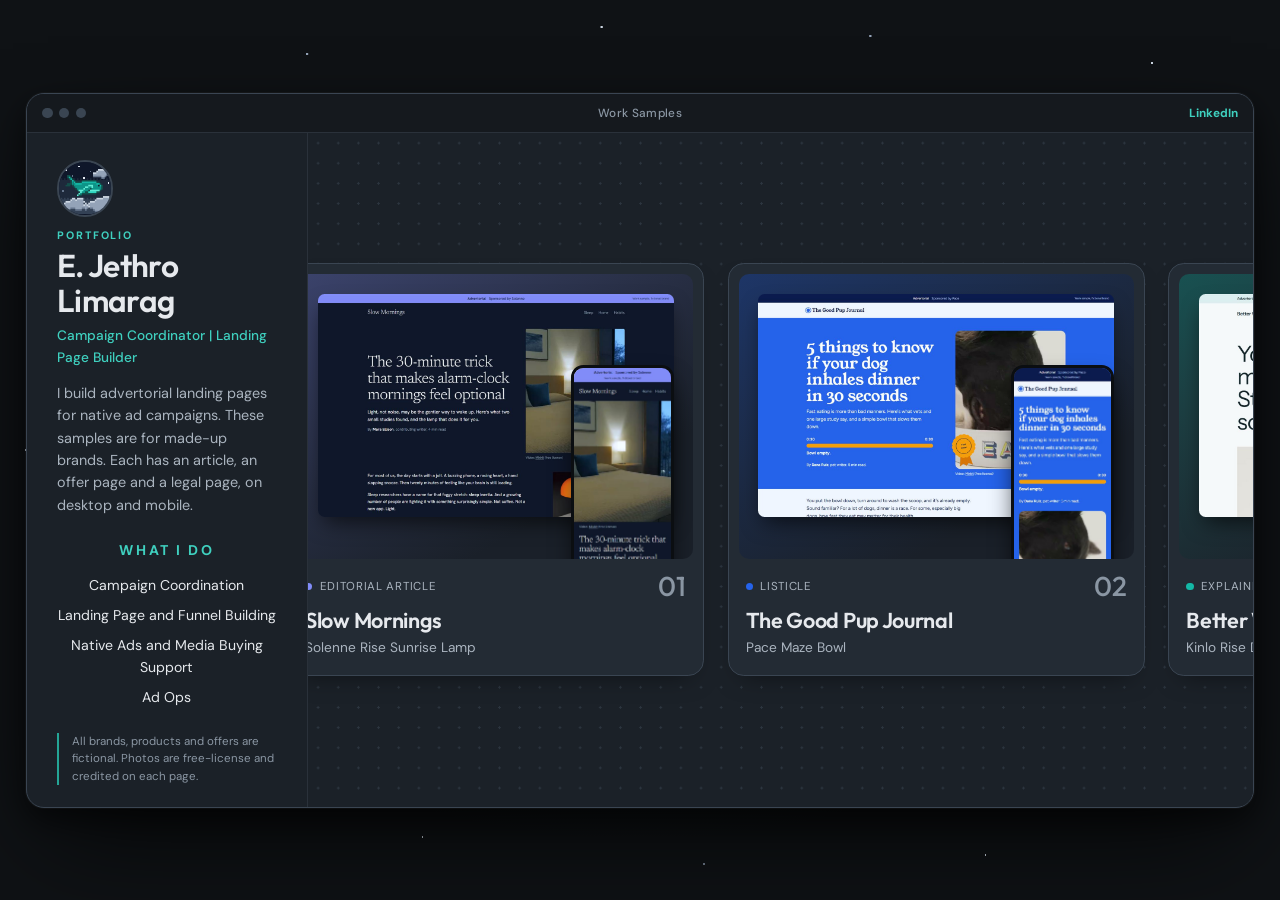
==== commit f8e115a6: "Add files via upload" ====
--- a/index.html
+++ b/index.html
@@ -79,7 +79,35 @@
 
   /* Left column: me */
   .side { display: flex; flex-direction: column; gap: .8rem; padding: 1.9rem 2.1rem 1.5rem; border-right: 1px solid var(--line); overflow-y: auto; scrollbar-width: thin; }
-  .side img { width: 3.9rem; height: 3.9rem; border-radius: 50%; image-rendering: pixelated; border: 2px solid var(--line-2); margin-bottom: .7rem; display: block; }
+  /* Animated avatar: the still avatar split into layers (inline PNGs). One cell of the 32 x 32 pixel art = 3.125%. Reduced motion: the global rule below stops every animation, which leaves the original picture. */
+  .side .wav { position: relative; width: 3.9rem; height: 3.9rem; aspect-ratio: 1; border-radius: 50%; border: 2px solid var(--line-2); margin-bottom: .7rem; overflow: hidden; background: #0f172a; flex: none; --c: 3.125%; }
+  .wav i, .wav div { position: absolute; display: block; background-repeat: no-repeat; background-size: 100% 100%; }
+  .wav .wv-bg, .wav .wv-whale, .wav .wv-body, .wav .wv-tail { inset: 0; }
+  .wav .wv-bg { background-image: url([data-uri]); }
+  .wav .wv-body { background-image: url([data-uri]); }
+  .wav .wv-tail { background-image: url([data-uri]); animation: wv-flick 5s infinite step-end; }
+  .wav .wv-cloud { left: 65.625%; top: 12.5%; width: 28.125%; height: 18.75%; background-image: url([data-uri]); animation: wv-drift 49s steps(41) infinite; }
+  .wav .wv-whale { animation: wv-bob 5s infinite step-end; }
+  .wav .wv-star { width: var(--c); height: var(--c); background: #e2e8f0; animation: wv-twinkle 4s infinite step-end; }
+  .wav .wv-star.dim { background: #64748b; animation: none; }
+  .wav .wv-spray { width: var(--c); height: var(--c); background: #cbd5e1; opacity: 0; }
+  .wav .p1 { left: 56.25%; top: 28.125%; animation: wv-puff1 5s infinite step-end; }
+  .wav .p2 { left: 53.125%; top: 25%; animation: wv-puff2 5s infinite step-end; }
+  .wav .p3 { left: 59.375%; top: 21.875%; animation: wv-puff3 5s infinite step-end; }
+  .wav .s1 { left: 37.5%; top: 6.25%; animation-delay: -1s; }
+  .wav .s2 { left: 12.5%; top: 12.5%; animation-delay: -2.5s; animation-duration: 5s; }
+  .wav .s3 { left: 46.875%; top: 28.125%; animation-delay: -3s; animation-duration: 3.5s; }
+  .wav .s4 { left: 93.75%; top: 37.5%; animation-delay: -.5s; animation-duration: 4.5s; }
+  .wav .s5 { left: 59.375%; top: 15.625%; }
+  .wav .s6 { left: 25%; top: 25%; }
+  .wav .s7 { left: 6.25%; top: 53.125%; }
+  @keyframes wv-bob { 0% { transform: translateY(0) } 20% { transform: translateY(-3.125%) } 40% { transform: translateY(0) } 60% { transform: translateY(3.125%) } 80% { transform: translateY(0) } }
+  @keyframes wv-flick { 0%, 20% { transform: translateY(0) } 25% { transform: translateY(-3.125%) } 45% { transform: translateY(0) } }
+  @keyframes wv-twinkle { 0% { opacity: 1 } 45% { opacity: .3 } 60% { opacity: 1 } }
+  @keyframes wv-drift { from { transform: translateX(122.2%) } to { transform: translateX(-333.3%) } }
+  @keyframes wv-puff1 { 0%, 22% { opacity: 0 } 22.1%, 40% { opacity: 1 } 40.1%, 100% { opacity: 0 } }
+  @keyframes wv-puff2 { 0%, 28% { opacity: 0 } 28.1%, 44% { opacity: 1 } 44.1%, 100% { opacity: 0 } }
+  @keyframes wv-puff3 { 0%, 34% { opacity: 0 } 34.1%, 48% { opacity: 1 } 48.1%, 100% { opacity: 0 } }
   .kicker { margin: 0; font-size: .75rem; letter-spacing: .18em; text-transform: uppercase; color: var(--teal); font-weight: 700; }
   .side h1 { margin: .3rem 0 0; font: 600 2.2rem/1.1 var(--display); letter-spacing: -.02em; }
   .side .role { margin: .55rem 0 0; color: var(--teal); font-size: .95rem; font-weight: 500; }
@@ -199,7 +227,7 @@
   .side.tight .list { display: none; }
   @media (max-height: 640px) and (min-width: 861px) {
     .side { padding-top: 1.2rem; gap: .8rem; }
-    .side img { width: 3.2rem; height: 3.2rem; margin-bottom: .5rem; }
+    .side .wav { width: 3.2rem; height: 3.2rem; margin-bottom: .5rem; }
   }
 
   /* Phones and narrow windows */
@@ -215,7 +243,7 @@
     .body { grid-template-columns: 1fr; grid-template-rows: auto auto; }
     .side { display: grid; grid-template-columns: auto 1fr; column-gap: .9rem; row-gap: .5rem; align-items: center; padding: .9rem 1rem .8rem; border-right: 0; border-bottom: 1px solid var(--line); overflow: visible; }
     .side .me { display: contents; }
-    .side img { grid-row: 1 / 3; width: 3.2rem; height: 3.2rem; margin: 0; }
+    .side .wav { grid-row: 1 / 3; width: 3.2rem; height: 3.2rem; margin: 0; }
     .side .kicker, .side .list, .side .fine { display: none; }
     .side h1 { font-size: 1.6rem; align-self: end; margin: 0; }
     .side .role { align-self: start; margin: 0; font-size: .82rem; }
@@ -258,7 +286,7 @@
   <div class="body" id="mainBody">
     <aside class="side">
       <div class="me">
-        <img src="Nubicetus_Avatar.png" alt="Pixel art whale flying over clouds" width="74" height="74">
+        <div class="wav" role="img" aria-label="Pixel art whale flying over clouds"><i class="wv-bg"></i><i class="wv-cloud"></i><i class="wv-star dim s5"></i><i class="wv-star dim s6"></i><i class="wv-star dim s7"></i><i class="wv-star s1"></i><i class="wv-star s2"></i><i class="wv-star s3"></i><i class="wv-star s4"></i><div class="wv-whale"><i class="wv-body"></i><i class="wv-tail"></i><i class="wv-spray p1"></i><i class="wv-spray p2"></i><i class="wv-spray p3"></i></div></div>
         <p class="kicker">Portfolio</p>
         <h1>E. Jethro Limarag</h1>
         <p class="role">Campaign Coordinator | Landing Page Builder</p>
